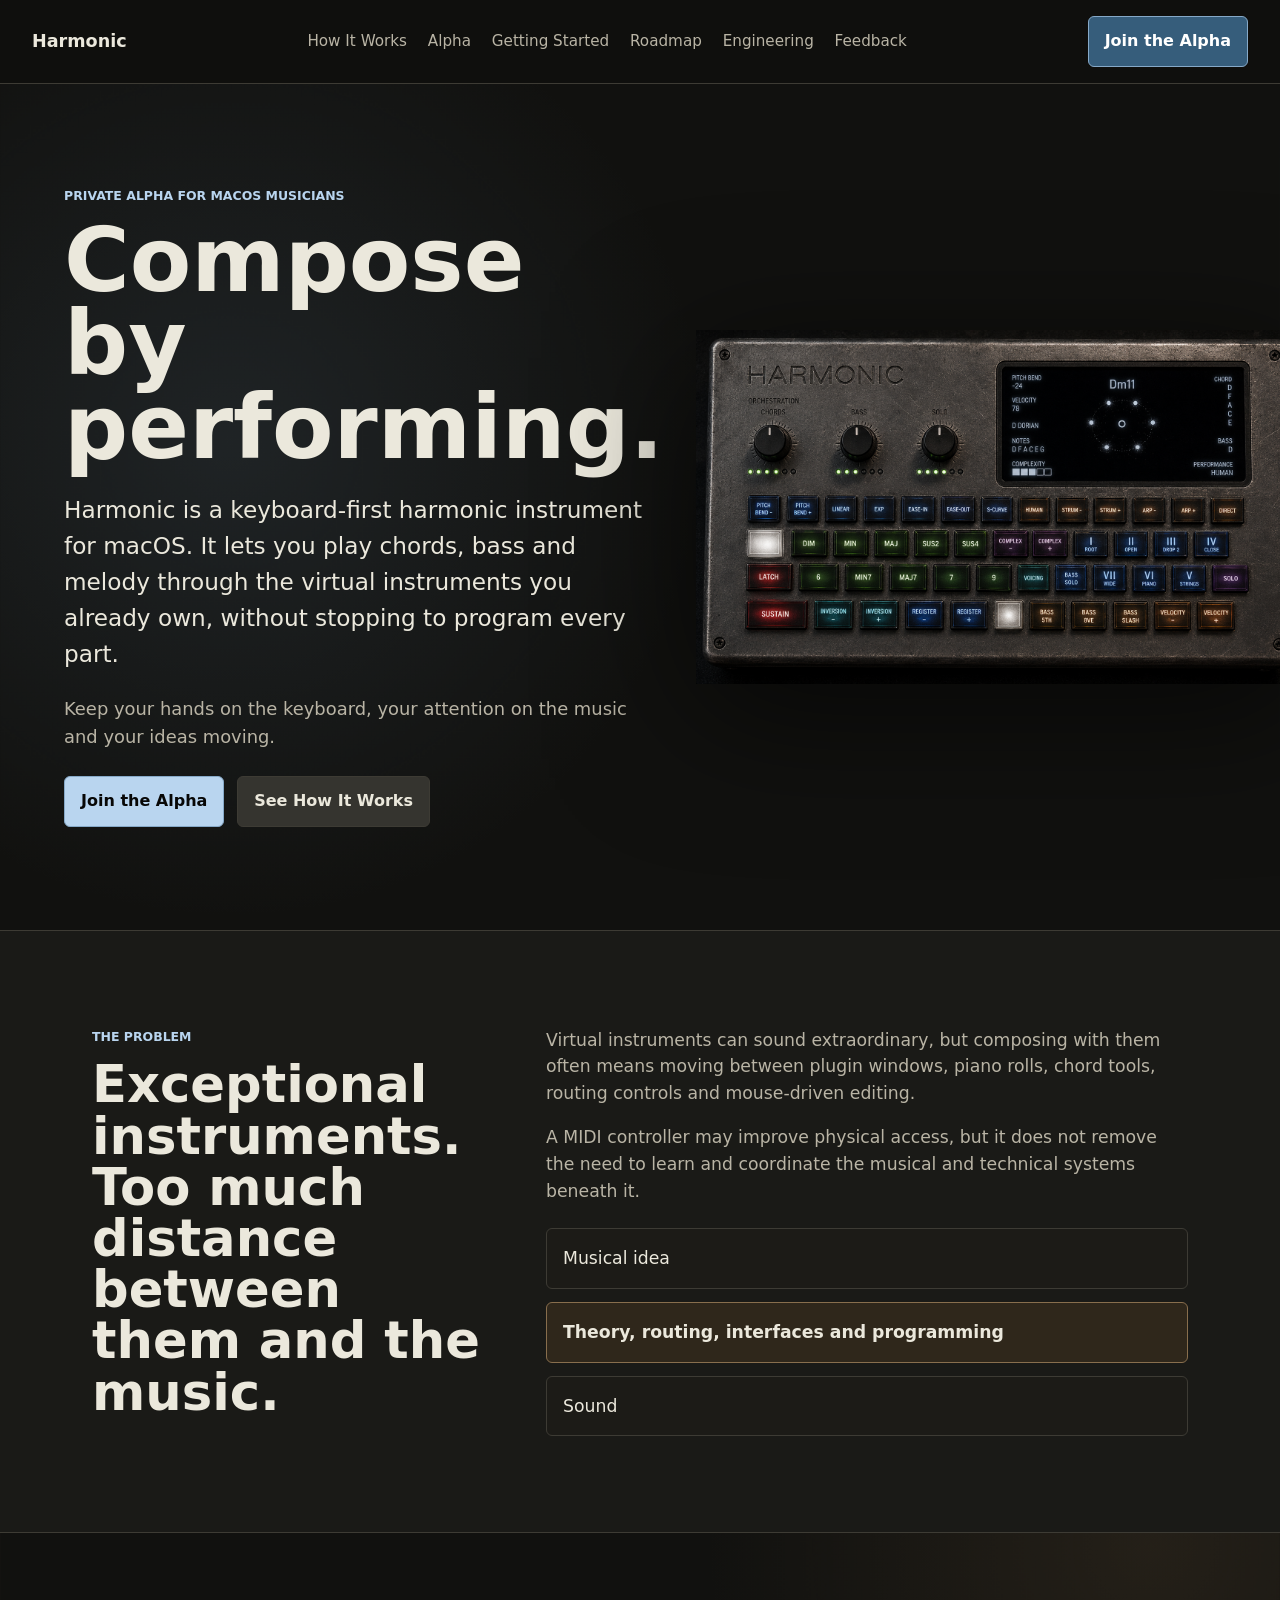
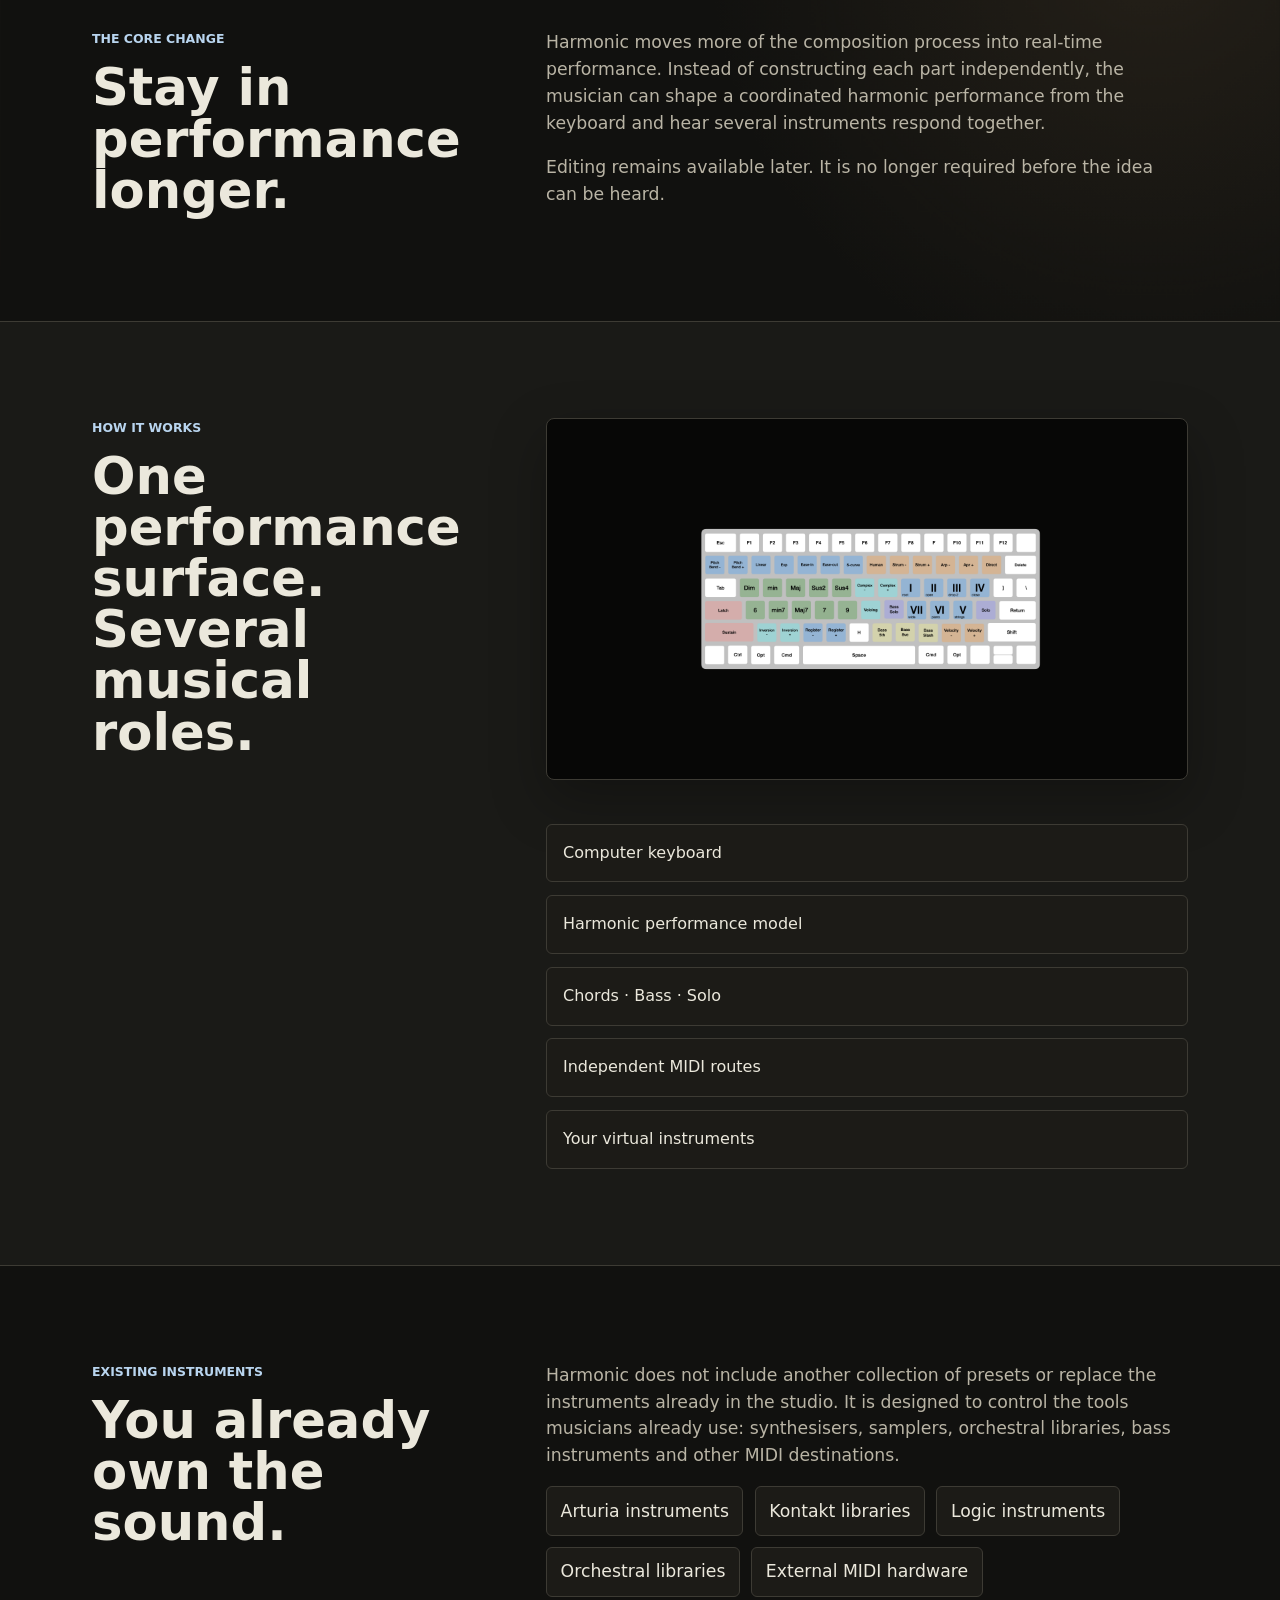
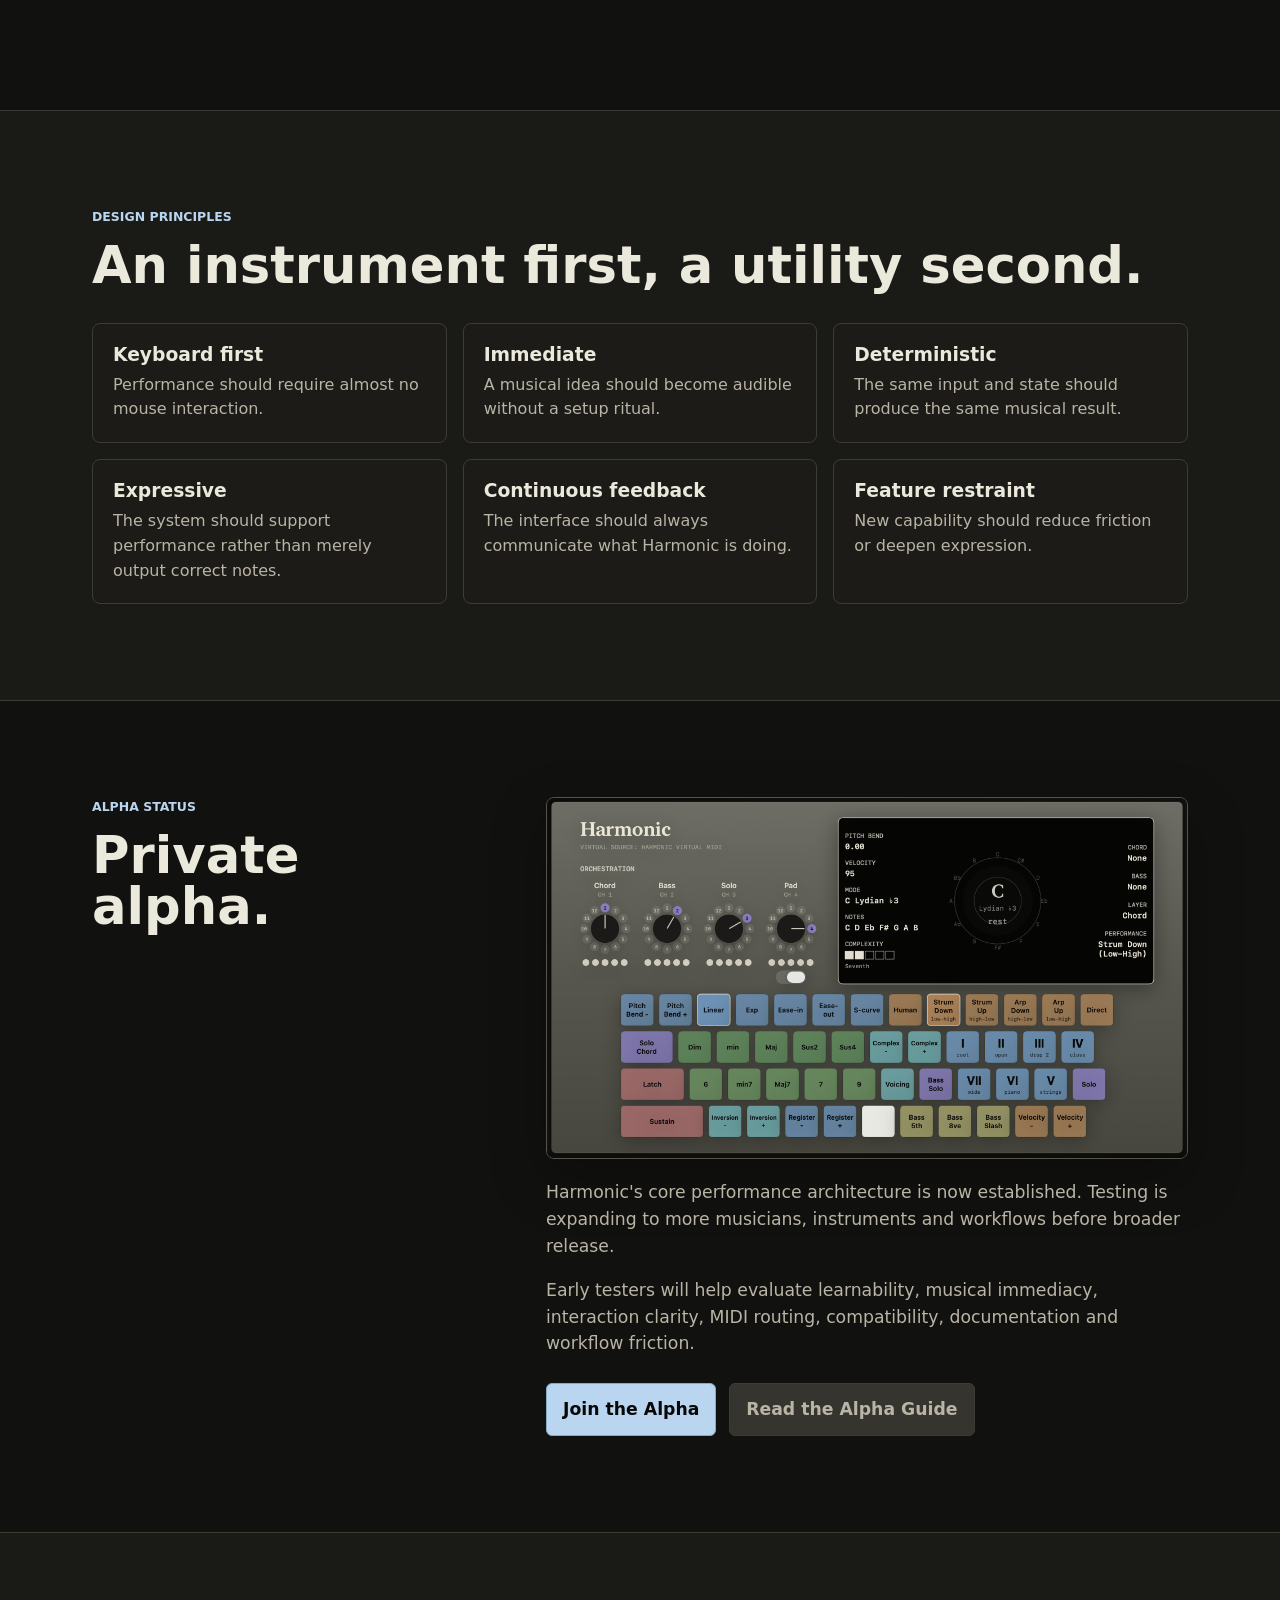
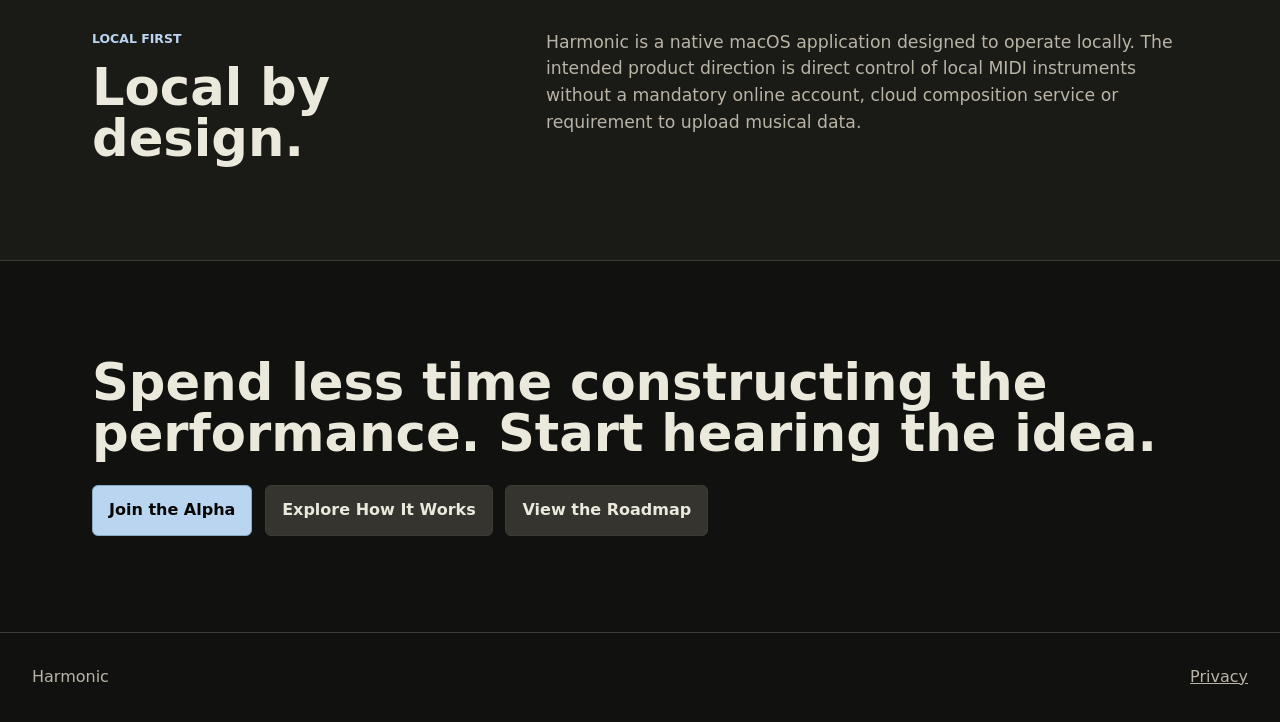
==== index.html @ d34ed7f8 "Initial commit" ====
<!doctype html>
<html lang="en">
  <head>
    <meta charset="utf-8">
    <meta name="viewport" content="width=device-width, initial-scale=1">
    <title>Harmonic - Compose by performing</title>
    <meta name="description" content="Harmonic is a keyboard-first harmonic instrument for macOS that lets musicians perform chords, bass and melody through the virtual instruments they already own.">
    <link rel="stylesheet" href="assets/styles.css">
  </head>
  <body>
    <header class="site-header">
      <a class="brand" href="index.html" aria-label="Harmonic home">Harmonic</a>
      <button class="nav-toggle" type="button" aria-expanded="false" aria-controls="site-nav">Menu</button>
      <nav id="site-nav" class="site-nav" aria-label="Primary navigation">
        <a href="how-it-works.html">How It Works</a>
        <a href="alpha.html">Alpha</a>
        <a href="getting-started.html">Getting Started</a>
        <a href="roadmap.html">Roadmap</a>
        <a href="engineering.html">Engineering</a>
        <a href="feedback.html">Feedback</a>
      </nav>
      <a class="header-cta" href="alpha.html#join">Join the Alpha</a>
    </header>

    <main>
      <section class="hero">
        <div class="hero-copy">
          <p class="eyebrow">Private alpha for macOS musicians</p>
          <h1>Compose by performing.</h1>
          <p class="lede">Harmonic is a keyboard-first harmonic instrument for macOS. It lets you play chords, bass and melody through the virtual instruments you already own, without stopping to program every part.</p>
          <p>Keep your hands on the keyboard, your attention on the music and your ideas moving.</p>
          <div class="actions">
            <a class="button primary" href="alpha.html#join">Join the Alpha</a>
            <a class="button secondary" href="how-it-works.html">See How It Works</a>
          </div>
        </div>
        <figure class="hero-media">
          <img src="assets/images/harmonic-device-mockup-v2.png" alt="Harmonic hardware-style interface concept with Chords, Bass and Solo controls.">
        </figure>
      </section>

      <section class="band">
        <div class="section-grid">
          <div>
            <p class="eyebrow">The problem</p>
            <h2>Exceptional instruments. Too much distance between them and the music.</h2>
          </div>
          <div class="copy-block">
            <p>Virtual instruments can sound extraordinary, but composing with them often means moving between plugin windows, piano rolls, chord tools, routing controls and mouse-driven editing.</p>
            <p>A MIDI controller may improve physical access, but it does not remove the need to learn and coordinate the musical and technical systems beneath it.</p>
            <div class="gap-diagram" aria-label="Musical idea through theory routing interfaces and programming to sound">
              <span>Musical idea</span>
              <strong>Theory, routing, interfaces and programming</strong>
              <span>Sound</span>
            </div>
          </div>
        </div>
      </section>

      <section class="section-grid">
        <div>
          <p class="eyebrow">The core change</p>
          <h2>Stay in performance longer.</h2>
        </div>
        <div class="copy-block">
          <p>Harmonic moves more of the composition process into real-time performance. Instead of constructing each part independently, the musician can shape a coordinated harmonic performance from the keyboard and hear several instruments respond together.</p>
          <p>Editing remains available later. It is no longer required before the idea can be heard.</p>
        </div>
      </section>

      <section class="band">
        <div class="section-grid">
          <div>
            <p class="eyebrow">How it works</p>
            <h2>One performance surface. Several musical roles.</h2>
          </div>
          <div class="media-stack">
            <img class="feature-image" src="assets/images/harmonic-key-map.png" alt="Harmonic keyboard map showing performance controls arranged across a computer keyboard.">
            <div class="flow">
              <span>Computer keyboard</span>
              <span>Harmonic performance model</span>
              <span>Chords · Bass · Solo</span>
              <span>Independent MIDI routes</span>
              <span>Your virtual instruments</span>
            </div>
          </div>
        </div>
      </section>

      <section class="section-grid">
        <div>
          <p class="eyebrow">Existing instruments</p>
          <h2>You already own the sound.</h2>
        </div>
        <div class="copy-block">
          <p>Harmonic does not include another collection of presets or replace the instruments already in the studio. It is designed to control the tools musicians already use: synthesisers, samplers, orchestral libraries, bass instruments and other MIDI destinations.</p>
          <ul class="tag-list" aria-label="Example MIDI destinations">
            <li>Arturia instruments</li>
            <li>Kontakt libraries</li>
            <li>Logic instruments</li>
            <li>Orchestral libraries</li>
            <li>External MIDI hardware</li>
          </ul>
        </div>
      </section>

      <section class="band">
        <div class="wide-section">
          <p class="eyebrow">Design principles</p>
          <h2>An instrument first, a utility second.</h2>
          <div class="principles">
            <article><h3>Keyboard first</h3><p>Performance should require almost no mouse interaction.</p></article>
            <article><h3>Immediate</h3><p>A musical idea should become audible without a setup ritual.</p></article>
            <article><h3>Deterministic</h3><p>The same input and state should produce the same musical result.</p></article>
            <article><h3>Expressive</h3><p>The system should support performance rather than merely output correct notes.</p></article>
            <article><h3>Continuous feedback</h3><p>The interface should always communicate what Harmonic is doing.</p></article>
            <article><h3>Feature restraint</h3><p>New capability should reduce friction or deepen expression.</p></article>
          </div>
        </div>
      </section>

      <section class="section-grid">
        <div>
          <p class="eyebrow">Alpha status</p>
          <h2>Private alpha.</h2>
        </div>
        <div class="media-stack">
          <img class="feature-image framed" src="assets/images/Screenshot%202026-07-26%20at%2022.38.55.png" alt="Development screenshot of the Harmonic interface.">
          <div class="copy-block">
            <p>Harmonic's core performance architecture is now established. Testing is expanding to more musicians, instruments and workflows before broader release.</p>
            <p>Early testers will help evaluate learnability, musical immediacy, interaction clarity, MIDI routing, compatibility, documentation and workflow friction.</p>
            <div class="actions">
              <a class="button primary" href="alpha.html#join">Join the Alpha</a>
              <a class="button secondary" href="alpha.html">Read the Alpha Guide</a>
            </div>
          </div>
        </div>
      </section>

      <section class="band">
        <div class="section-grid">
          <div>
            <p class="eyebrow">Local first</p>
            <h2>Local by design.</h2>
          </div>
          <div class="copy-block">
            <p>Harmonic is a native macOS application designed to operate locally. The intended product direction is direct control of local MIDI instruments without a mandatory online account, cloud composition service or requirement to upload musical data.</p>
          </div>
        </div>
      </section>

      <section class="final-cta">
        <h2>Spend less time constructing the performance. Start hearing the idea.</h2>
        <div class="actions">
          <a class="button primary" href="alpha.html#join">Join the Alpha</a>
          <a class="button secondary" href="how-it-works.html">Explore How It Works</a>
          <a class="button secondary" href="roadmap.html">View the Roadmap</a>
        </div>
      </section>
    </main>

    <footer class="site-footer">
      <span>Harmonic</span>
      <a href="privacy.html">Privacy</a>
    </footer>
    <script src="assets/site.js"></script>
  </body>
</html>
---- assets/styles.css ----
:root {
  --ink: #ebe8dc;
  --muted: #b9b4a5;
  --paper: #11110f;
  --panel: #1c1b17;
  --panel-soft: #2f312b;
  --line: #3d3b34;
  --accent: #86a9c8;
  --accent-strong: #b9d5ef;
  --green: #6d9865;
  --cyan: #6aaeb1;
  --purple: #8980bf;
  --red: #a86767;
  --warm: #b08a5a;
  --dark: #070706;
  color-scheme: dark;
}

* {
  box-sizing: border-box;
}

body {
  margin: 0;
  font-family: Inter, ui-sans-serif, system-ui, -apple-system, BlinkMacSystemFont, "Segoe UI", sans-serif;
  line-height: 1.55;
  color: var(--ink);
  background:
    radial-gradient(circle at 18% 8%, rgba(134, 169, 200, .12), transparent 30rem),
    radial-gradient(circle at 90% 28%, rgba(176, 138, 90, .12), transparent 28rem),
    var(--paper);
}

a {
  color: inherit;
}

.site-header {
  position: sticky;
  top: 0;
  z-index: 20;
  display: grid;
  grid-template-columns: auto 1fr auto;
  gap: 1rem;
  align-items: center;
  padding: 1rem clamp(1rem, 3vw, 2rem);
  border-bottom: 1px solid var(--line);
  background: color-mix(in srgb, var(--paper) 88%, black);
  backdrop-filter: blur(14px);
}

.brand {
  font-size: 1.1rem;
  font-weight: 760;
  text-decoration: none;
  letter-spacing: 0;
}

.site-nav {
  display: flex;
  justify-content: center;
  gap: clamp(.7rem, 2vw, 1.3rem);
  font-size: .95rem;
}

.site-nav a {
  color: var(--muted);
  text-decoration: none;
}

.site-nav a:hover,
.site-nav a[aria-current="page"] {
  color: var(--ink);
}

.header-cta,
.button {
  display: inline-flex;
  align-items: center;
  justify-content: center;
  min-height: 2.75rem;
  padding: .75rem 1rem;
  border: 1px solid var(--line);
  border-radius: 6px;
  font-weight: 700;
  text-decoration: none;
  white-space: nowrap;
}

.header-cta {
  color: white;
  background: #365d7b;
  border-color: var(--accent);
}

.button.primary {
  color: #070706;
  background: var(--accent-strong);
  border-color: var(--accent);
}

.button.primary:hover,
.header-cta:hover {
  background: #d3e8f7;
}

.button.secondary {
  background: color-mix(in srgb, var(--panel) 88%, #ebe8dc);
}

.nav-toggle {
  display: none;
}

.hero {
  min-height: calc(100vh - 4.9rem);
  display: grid;
  grid-template-columns: minmax(0, 1fr) minmax(320px, 520px);
  gap: clamp(2rem, 6vw, 5rem);
  align-items: center;
  padding: clamp(3rem, 8vw, 6.5rem) clamp(1rem, 5vw, 5rem);
}

.hero-copy,
.page-intro,
.wide-section,
.final-cta {
  max-width: 1160px;
  margin: 0 auto;
}

.hero h1,
.page-intro h1 {
  max-width: 11ch;
  margin: 0 0 1.2rem;
  font-size: clamp(3rem, 7vw, 6.8rem);
  line-height: .93;
  letter-spacing: 0;
}

.page-intro h1 {
  max-width: 13ch;
}

.hero p,
.page-intro p {
  max-width: 720px;
  font-size: 1.12rem;
  color: var(--muted);
}

.lede {
  font-size: clamp(1.2rem, 2.2vw, 1.45rem) !important;
  color: var(--ink) !important;
}

.eyebrow {
  margin: 0 0 .85rem;
  color: var(--accent-strong) !important;
  font-size: .78rem !important;
  font-weight: 800;
  letter-spacing: 0;
  text-transform: uppercase;
}

.actions {
  display: flex;
  flex-wrap: wrap;
  gap: .8rem;
  margin-top: 1.6rem;
}

.hero-media,
.page-media {
  margin: 0;
}

.hero-media img,
.page-media img,
.feature-image {
  display: block;
  width: 100%;
  height: auto;
}

.hero-media {
  margin-right: clamp(-7rem, -7vw, -1rem);
}

.hero-media img {
  filter: drop-shadow(0 28px 70px rgba(0, 0, 0, .62));
}

.band {
  background: #1a1a17;
  border-block: 1px solid var(--line);
}

.section-grid {
  display: grid;
  grid-template-columns: minmax(220px, 390px) minmax(0, 1fr);
  gap: clamp(1.5rem, 5vw, 5rem);
  max-width: 1160px;
  margin: 0 auto;
  padding: clamp(3.5rem, 8vw, 6rem) clamp(1rem, 4vw, 2rem);
}

.section-grid h2,
.wide-section h2,
.final-cta h2 {
  margin: 0;
  font-size: clamp(2rem, 4vw, 3.8rem);
  line-height: 1;
  letter-spacing: 0;
}

.copy-block {
  font-size: 1.08rem;
  color: var(--muted);
}

.copy-block p:first-child {
  margin-top: 0;
}

.gap-diagram,
.flow {
  display: grid;
  gap: .8rem;
  margin-top: 1.5rem;
}

.gap-diagram span,
.gap-diagram strong,
.flow span {
  display: block;
  padding: 1rem;
  border: 1px solid var(--line);
  border-radius: 6px;
  color: var(--ink);
  background: var(--panel);
}

.gap-diagram strong {
  border-color: color-mix(in srgb, var(--warm) 65%, var(--line));
  background: #2f271b;
}

.tag-list {
  display: flex;
  flex-wrap: wrap;
  gap: .7rem;
  padding: 0;
  list-style: none;
}

.tag-list li {
  padding: .65rem .85rem;
  border: 1px solid var(--line);
  border-radius: 6px;
  color: var(--ink);
  background: var(--panel);
}

.wide-section {
  padding: clamp(3.5rem, 8vw, 6rem) clamp(1rem, 4vw, 2rem);
}

.principles {
  display: grid;
  grid-template-columns: repeat(3, 1fr);
  gap: 1rem;
  margin-top: 2rem;
}

.principles article,
.content-list article,
.checklist article,
.timeline article,
.callout {
  border: 1px solid var(--line);
  border-radius: 8px;
  padding: 1.25rem;
  background: var(--panel);
}

.principles h3,
.content-list h2,
.checklist h2,
.timeline h2 {
  margin: 0 0 .45rem;
  line-height: 1.15;
}

.principles p,
.content-list p,
.checklist p,
.timeline p {
  margin: 0;
  color: var(--muted);
}

.final-cta {
  padding: clamp(4rem, 8vw, 6rem) clamp(1rem, 4vw, 2rem);
}

.page {
  padding: clamp(3rem, 7vw, 6rem) clamp(1rem, 4vw, 2rem);
}

.page-intro {
  margin-bottom: clamp(2rem, 5vw, 4rem);
}

.content-list,
.checklist,
.timeline {
  display: grid;
  gap: 1rem;
  max-width: 920px;
  margin: 0 auto;
}

.timeline article span {
  display: inline-block;
  margin-bottom: .7rem;
  color: var(--accent-strong);
  font-size: .78rem;
  font-weight: 800;
  text-transform: uppercase;
}

.callout {
  border-color: color-mix(in srgb, var(--accent) 45%, var(--line)) !important;
  background: #162331 !important;
}

.media-stack {
  display: grid;
  gap: 1.25rem;
}

.feature-image,
.page-media {
  border: 1px solid var(--line);
  border-radius: 8px;
  background: var(--dark);
  box-shadow: 0 20px 55px rgba(0, 0, 0, .28);
  overflow: hidden;
}

.feature-image.framed {
  border-color: #565348;
}

.page-media {
  max-width: 1120px;
  margin: 0 auto clamp(2rem, 5vw, 4rem);
}

.site-footer {
  display: flex;
  justify-content: space-between;
  gap: 1rem;
  padding: 2rem clamp(1rem, 4vw, 2rem);
  border-top: 1px solid var(--line);
  color: var(--muted);
}

@media (max-width: 860px) {
  .site-header {
    grid-template-columns: 1fr auto;
  }

  .nav-toggle {
    display: inline-flex;
    justify-content: center;
    min-height: 2.4rem;
    padding: .55rem .75rem;
    border: 1px solid var(--line);
    border-radius: 6px;
    color: var(--ink);
    background: var(--panel);
  }

  .site-nav,
  .header-cta {
    display: none;
  }

  .site-nav[data-open="true"] {
    grid-column: 1 / -1;
    display: grid;
    justify-content: stretch;
    gap: 0;
    border: 1px solid var(--line);
    border-radius: 8px;
    background: var(--panel);
  }

  .site-nav[data-open="true"] a {
    padding: .85rem 1rem;
    border-bottom: 1px solid var(--line);
  }

  .site-nav[data-open="true"] a:last-child {
    border-bottom: 0;
  }

  .hero,
  .section-grid {
    grid-template-columns: 1fr;
  }

  .hero {
    min-height: auto;
  }

  .product-panel {
    order: -1;
  }

  .principles {
    grid-template-columns: 1fr;
  }

  .output-grid {
    grid-template-columns: 1fr;
  }
}

@media (max-width: 520px) {
  .hero h1,
  .page-intro h1 {
    font-size: 3rem;
  }

  .button {
    width: 100%;
  }

  .screen-bar,
  .route-strip {
    display: grid;
  }
}
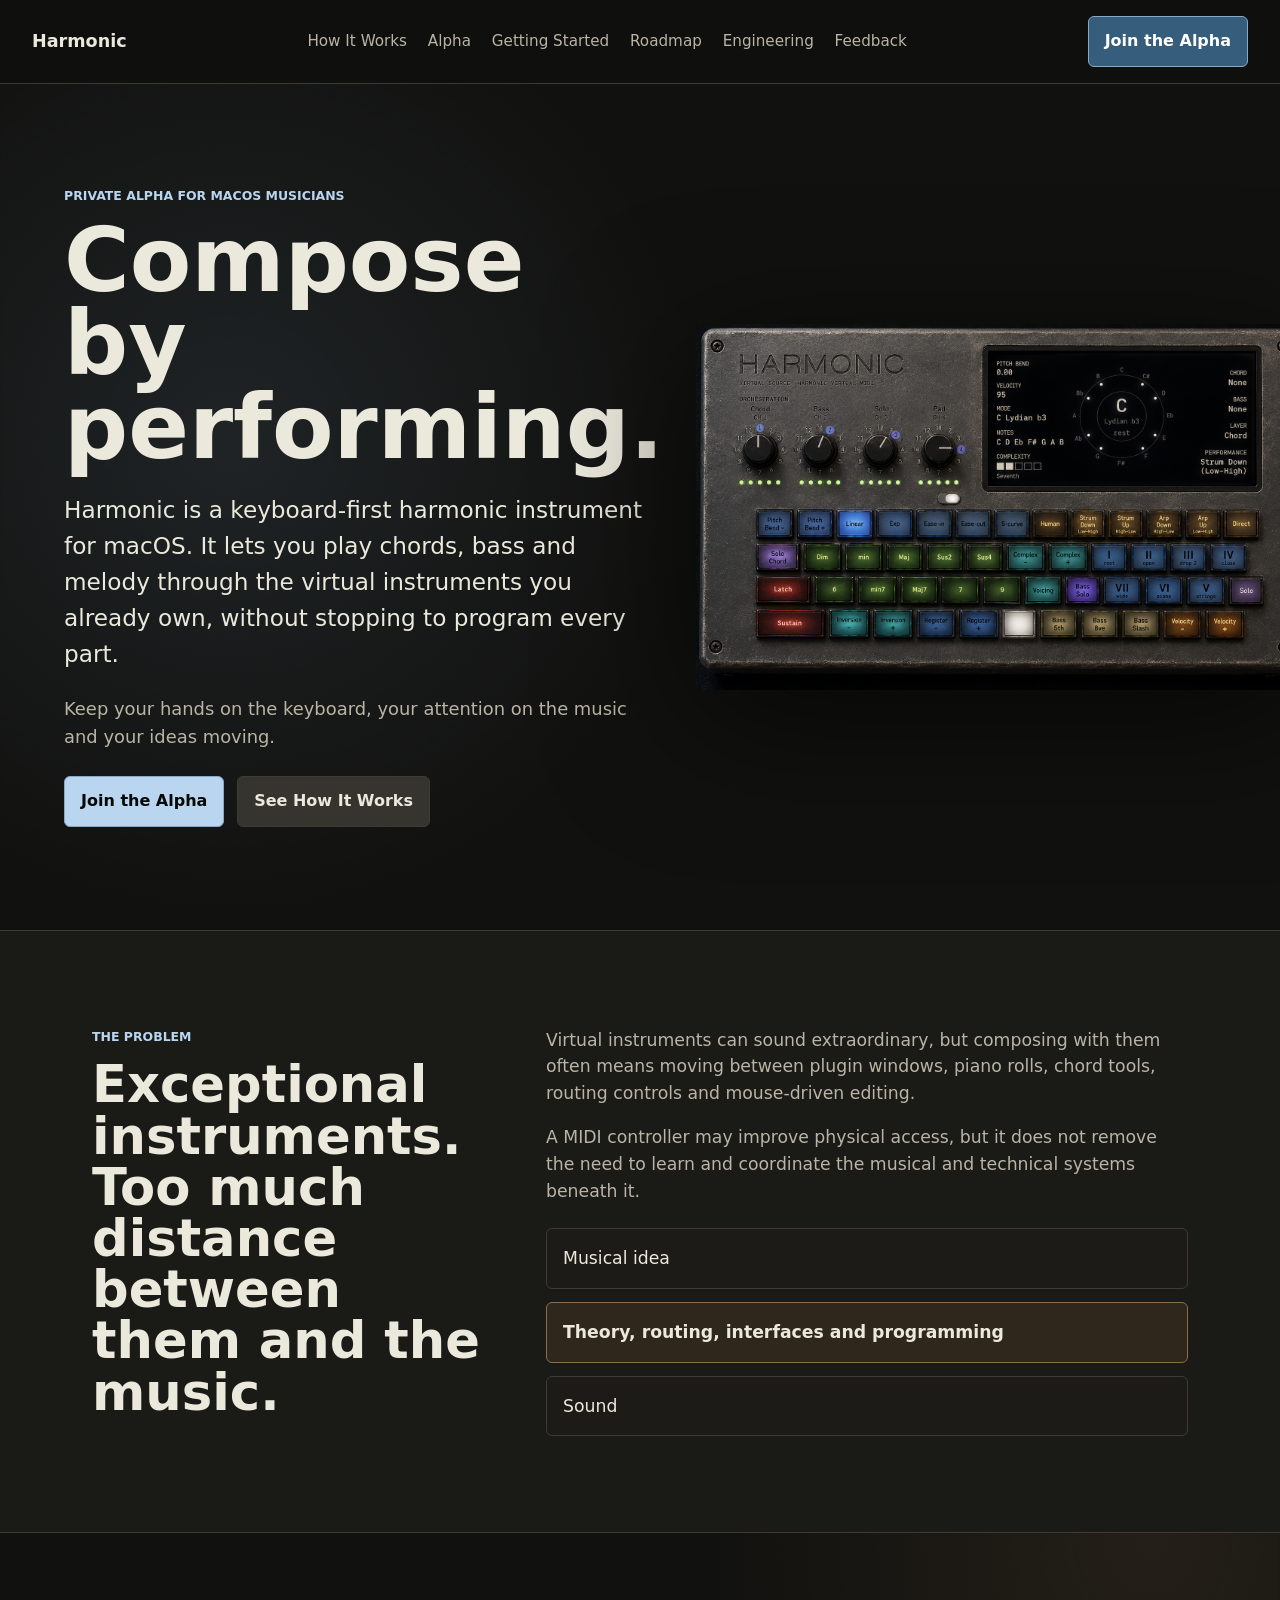
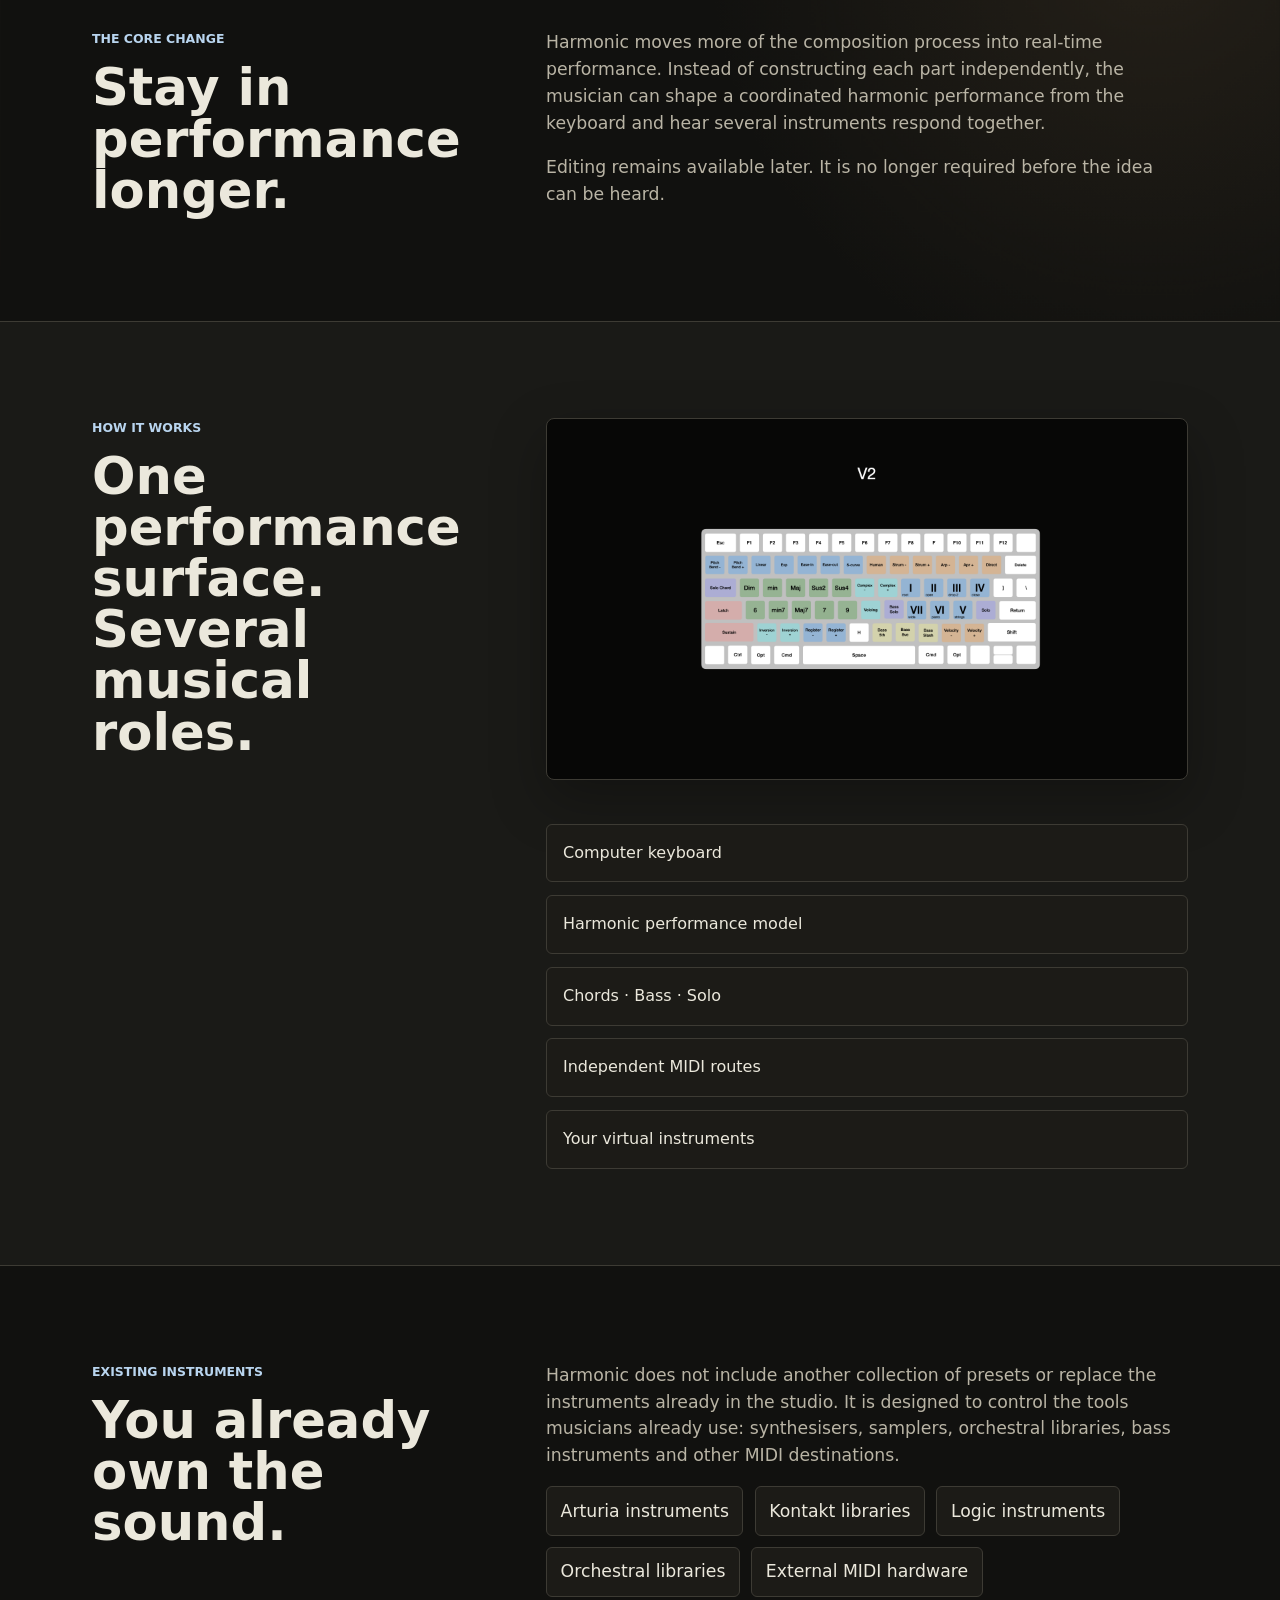
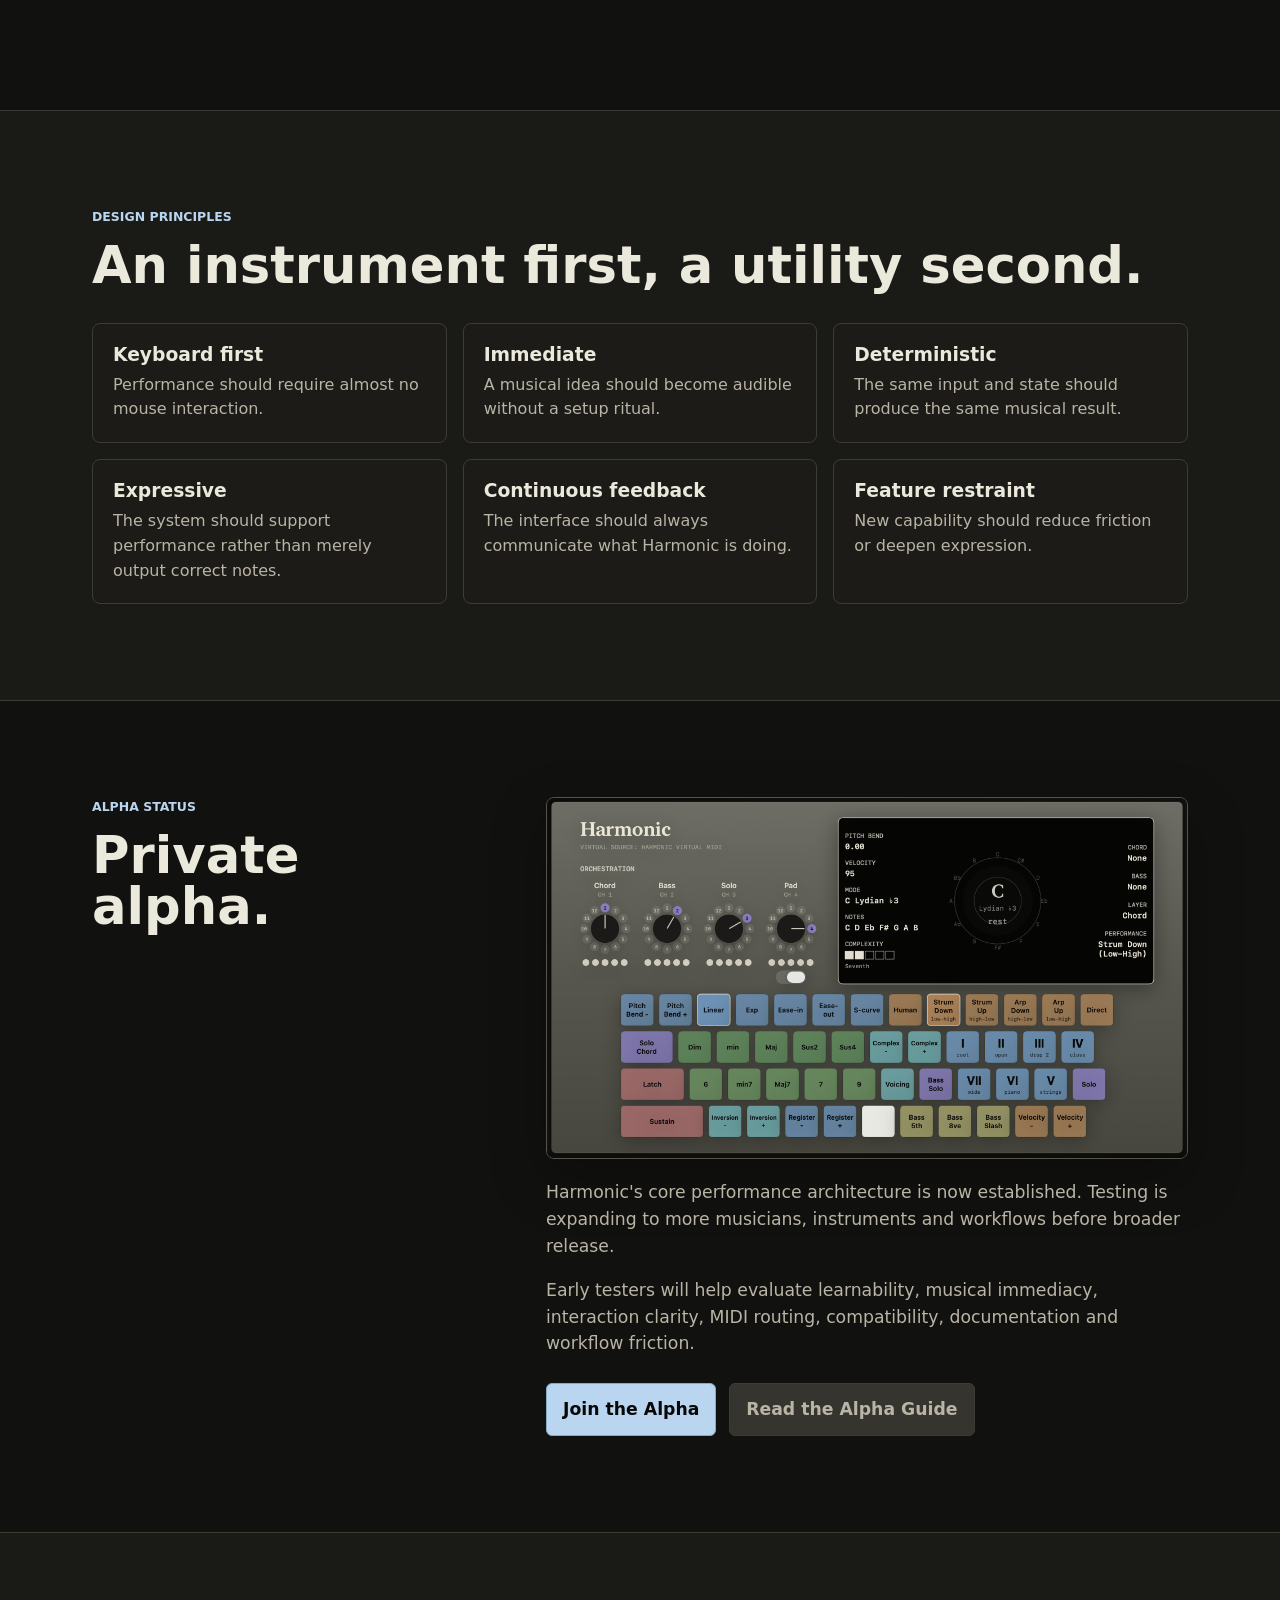
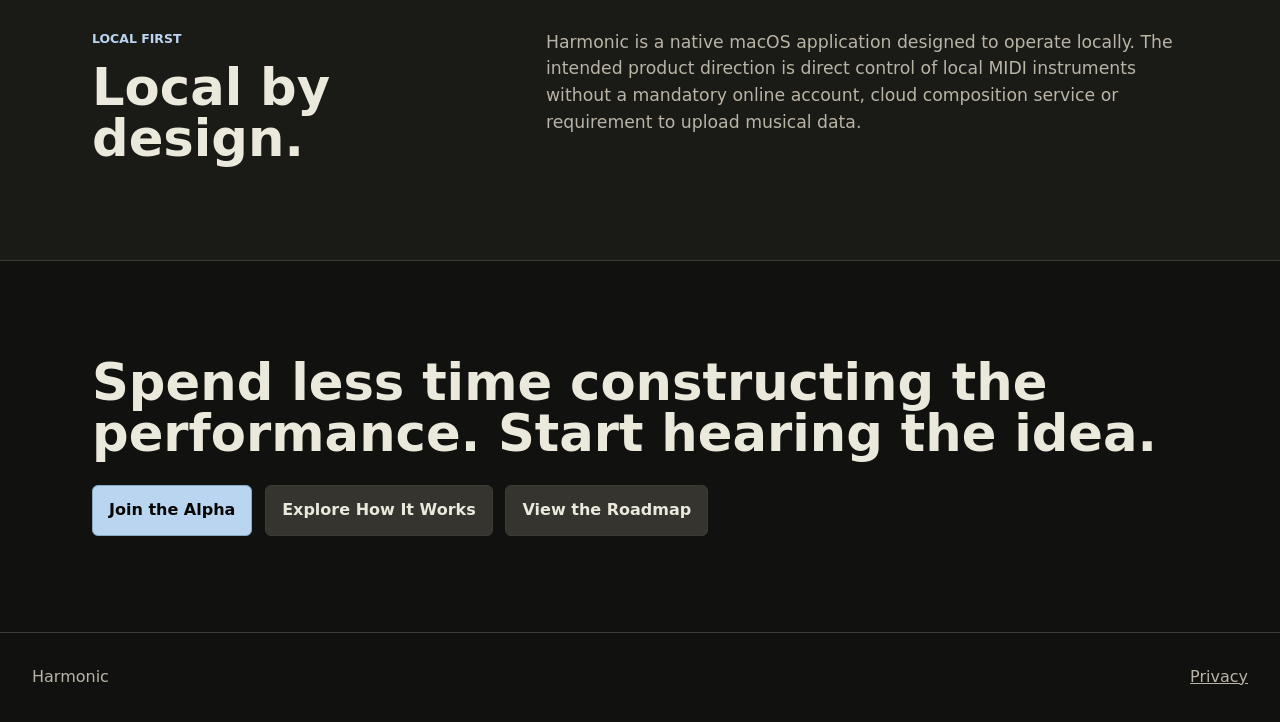
==== commit b5d360b4: "Updated device mockup image" ====
--- a/index.html
+++ b/index.html
@@ -35,7 +35,7 @@
           </div>
         </div>
         <figure class="hero-media">
-          <img src="assets/images/harmonic-device-mockup-v2.png" alt="Harmonic hardware-style interface concept with Chords, Bass and Solo controls.">
+          <img src="assets/images/harmonic-device-mockup-v3.png" alt="Harmonic hardware-style interface concept with Chords, Bass and Solo controls.">
         </figure>
       </section>
 
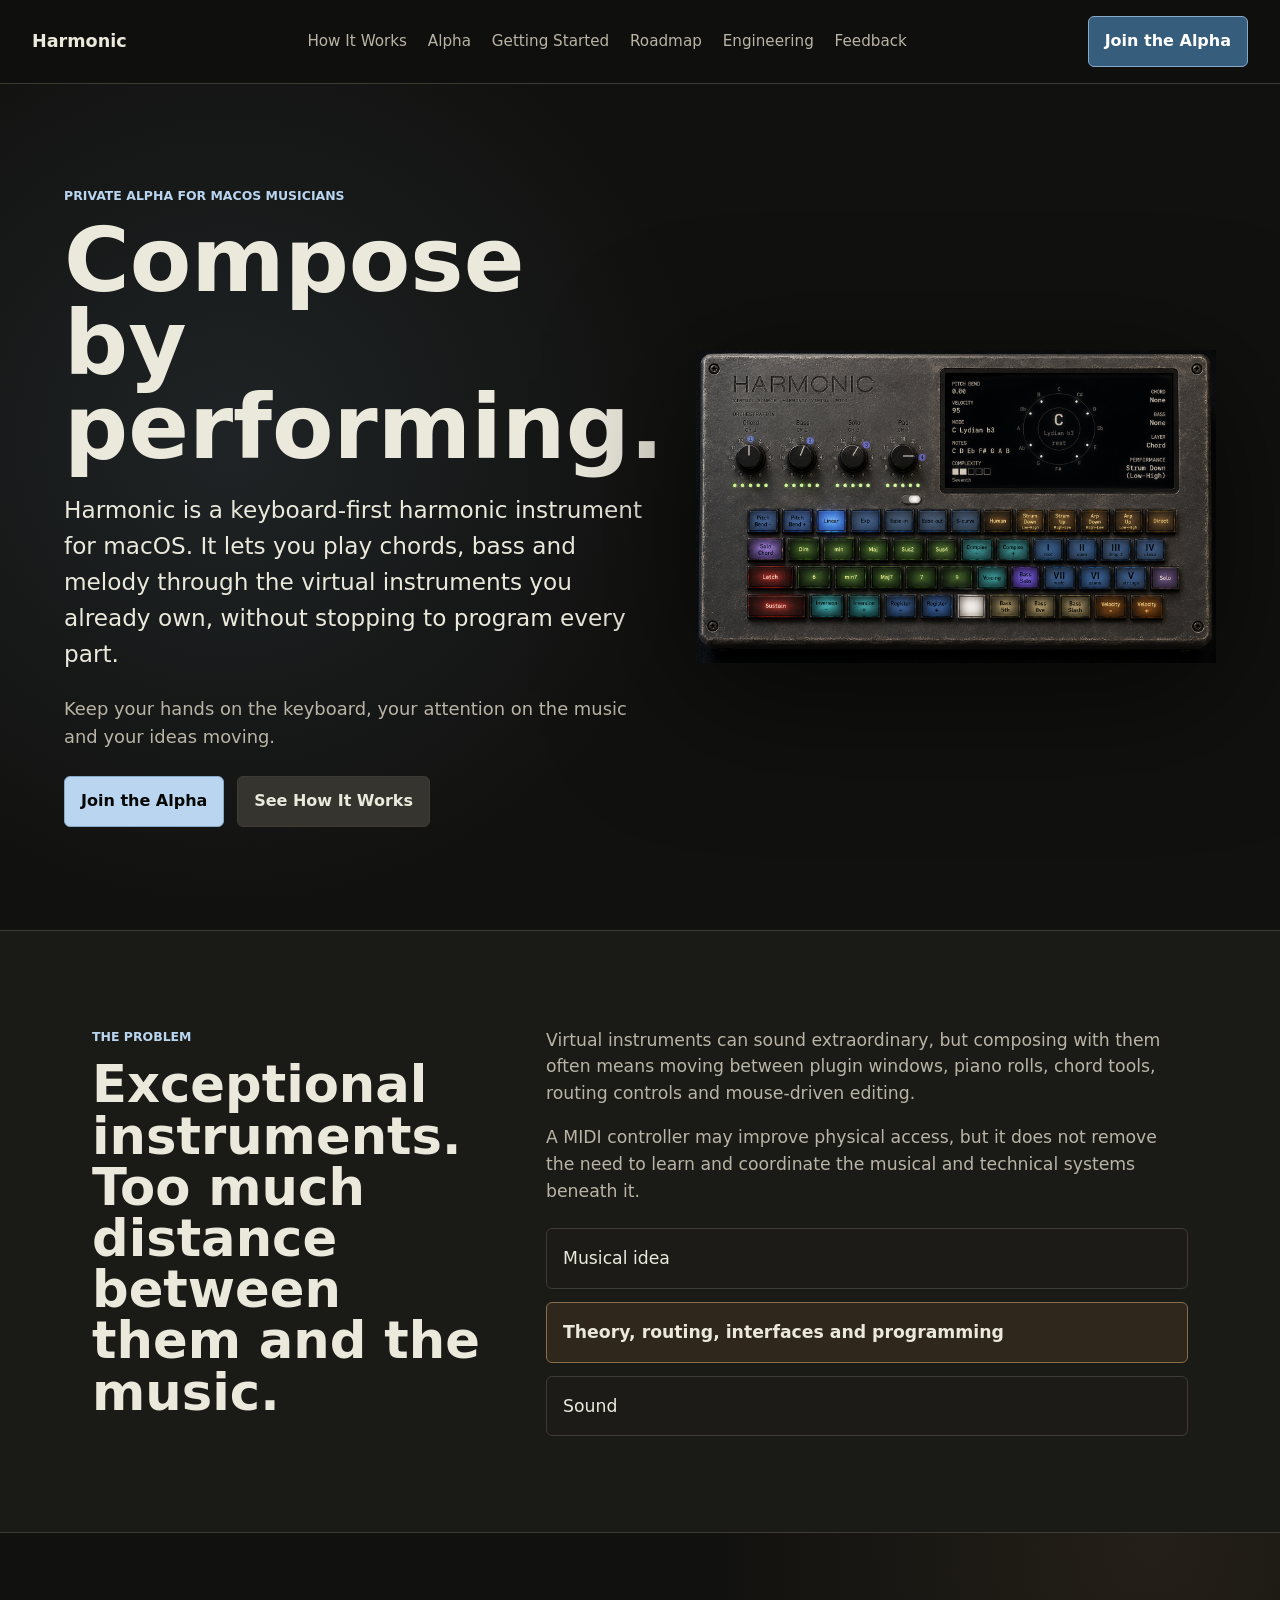
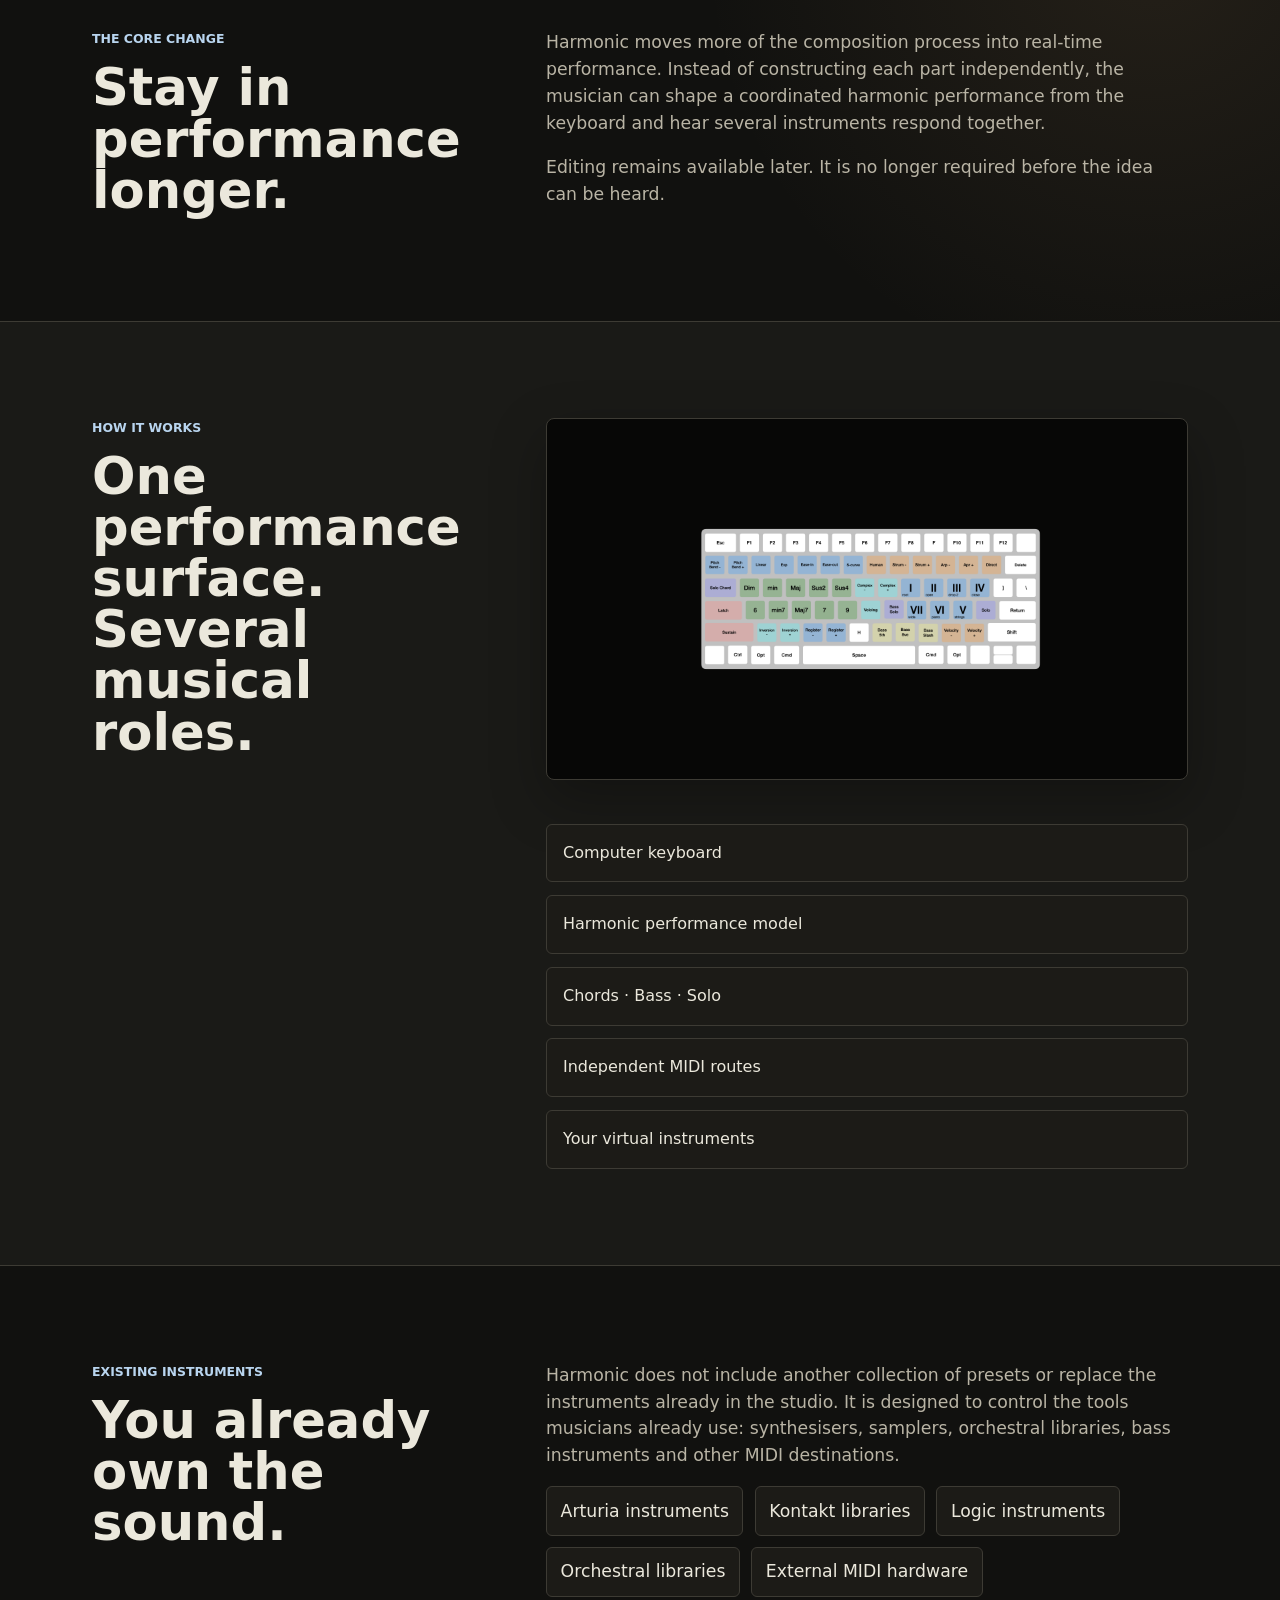
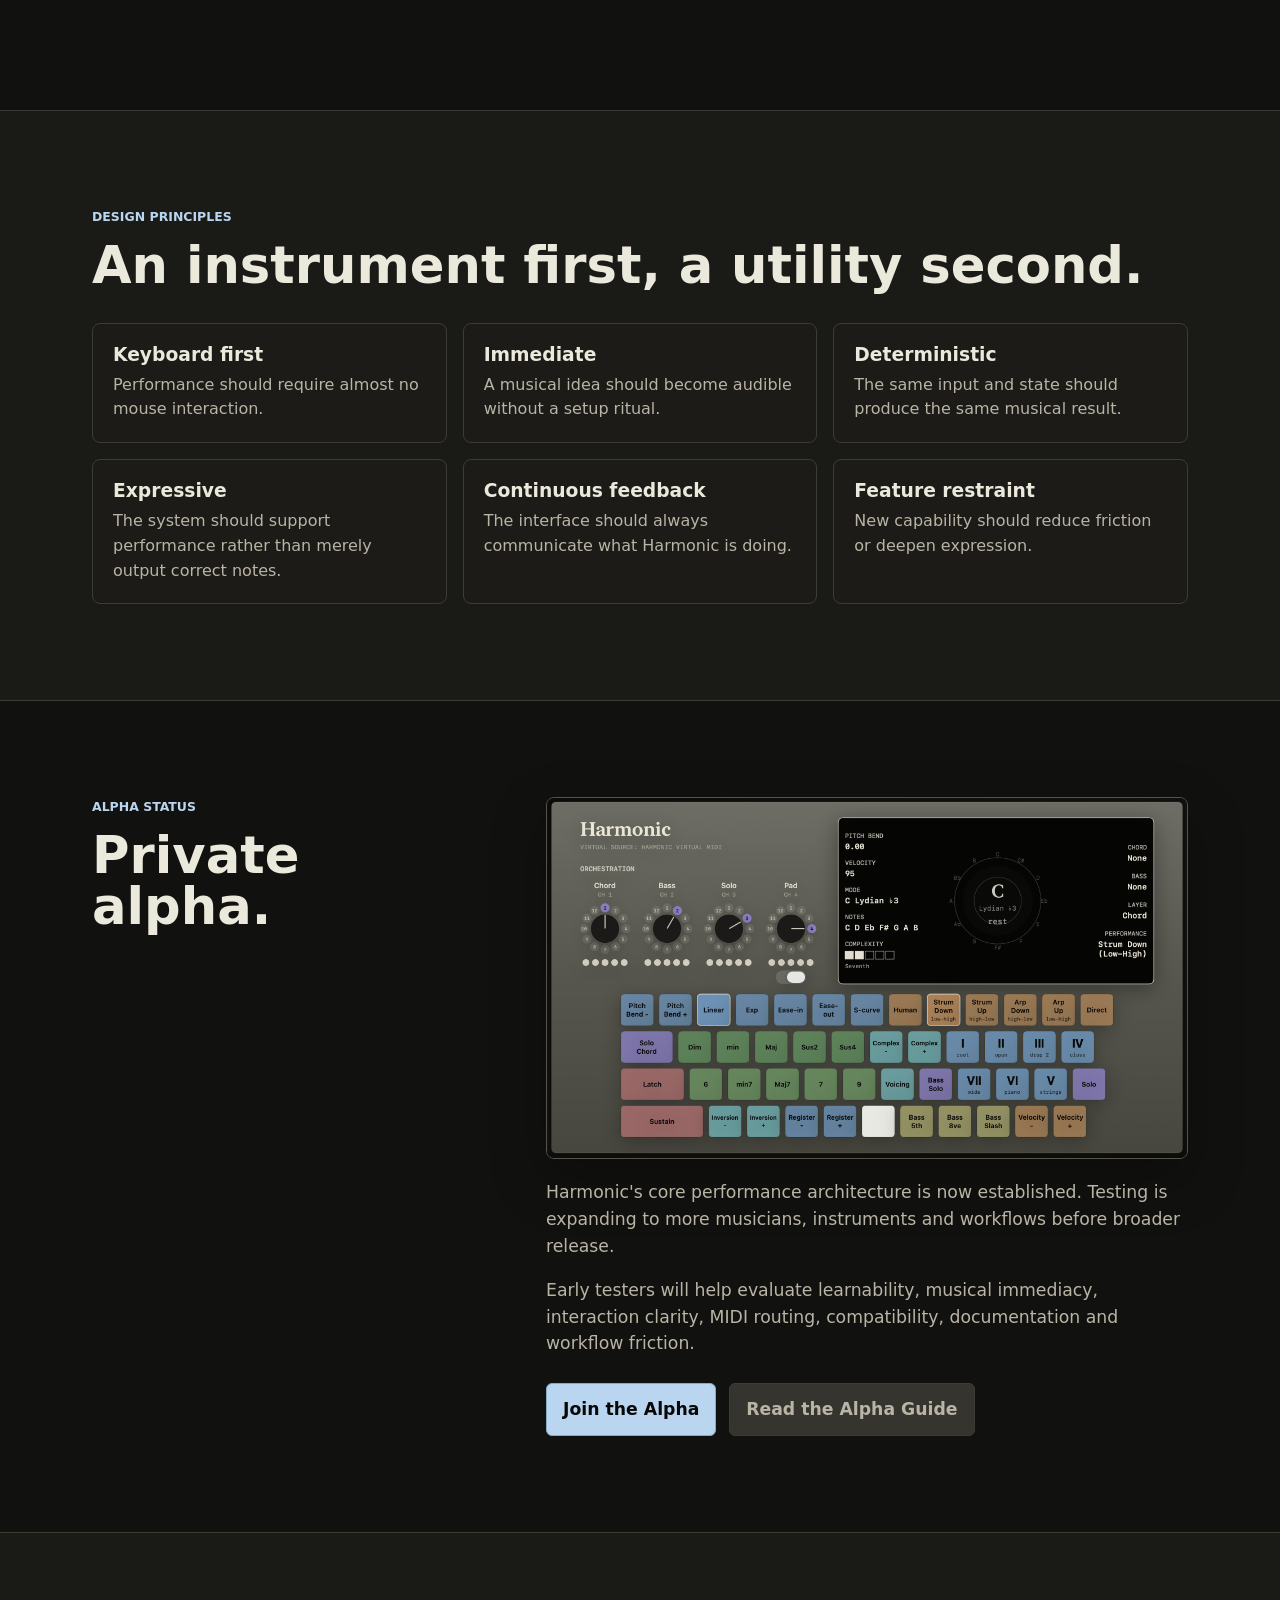
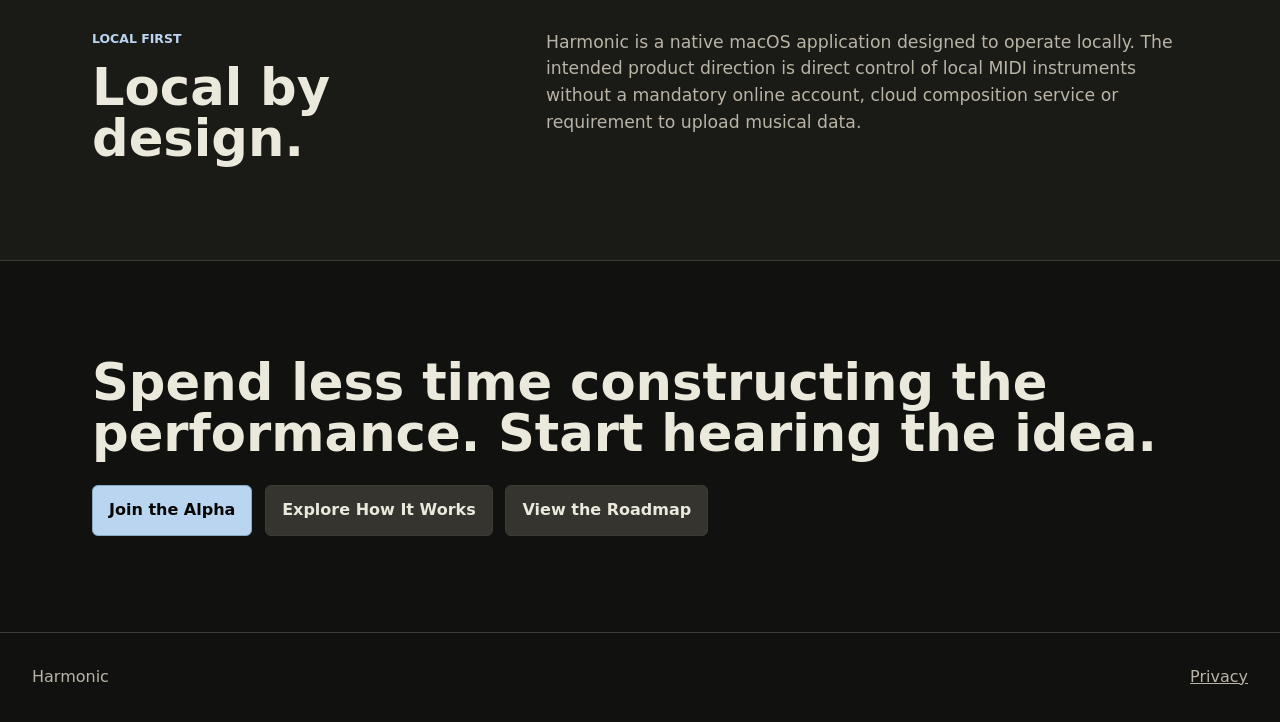
==== commit cc7174a8: "Added Alpha Intake Form" ====
--- a/index.html
+++ b/index.html
@@ -19,7 +19,7 @@
         <a href="engineering.html">Engineering</a>
         <a href="feedback.html">Feedback</a>
       </nav>
-      <a class="header-cta" href="alpha.html#join">Join the Alpha</a>
+      <a class="header-cta" href="https://forms.monday.com/forms/ef0e489430a4417a40a8356a8b4dc117?r=euc1" target="_blank" rel="noopener">Join the Alpha</a>
     </header>
 
     <main>
@@ -30,7 +30,7 @@
           <p class="lede">Harmonic is a keyboard-first harmonic instrument for macOS. It lets you play chords, bass and melody through the virtual instruments you already own, without stopping to program every part.</p>
           <p>Keep your hands on the keyboard, your attention on the music and your ideas moving.</p>
           <div class="actions">
-            <a class="button primary" href="alpha.html#join">Join the Alpha</a>
+            <a class="button primary" href="https://forms.monday.com/forms/ef0e489430a4417a40a8356a8b4dc117?r=euc1" target="_blank" rel="noopener">Join the Alpha</a>
             <a class="button secondary" href="how-it-works.html">See How It Works</a>
           </div>
         </div>
@@ -130,7 +130,7 @@
             <p>Harmonic's core performance architecture is now established. Testing is expanding to more musicians, instruments and workflows before broader release.</p>
             <p>Early testers will help evaluate learnability, musical immediacy, interaction clarity, MIDI routing, compatibility, documentation and workflow friction.</p>
             <div class="actions">
-              <a class="button primary" href="alpha.html#join">Join the Alpha</a>
+              <a class="button primary" href="https://forms.monday.com/forms/ef0e489430a4417a40a8356a8b4dc117?r=euc1" target="_blank" rel="noopener">Join the Alpha</a>
               <a class="button secondary" href="alpha.html">Read the Alpha Guide</a>
             </div>
           </div>
@@ -152,7 +152,7 @@
       <section class="final-cta">
         <h2>Spend less time constructing the performance. Start hearing the idea.</h2>
         <div class="actions">
-          <a class="button primary" href="alpha.html#join">Join the Alpha</a>
+          <a class="button primary" href="https://forms.monday.com/forms/ef0e489430a4417a40a8356a8b4dc117?r=euc1" target="_blank" rel="noopener">Join the Alpha</a>
           <a class="button secondary" href="how-it-works.html">Explore How It Works</a>
           <a class="button secondary" href="roadmap.html">View the Roadmap</a>
         </div>
--- a/assets/styles.css
+++ b/assets/styles.css
@@ -184,7 +184,8 @@
 }
 
 .hero-media {
-  margin-right: clamp(-7rem, -7vw, -1rem);
+  justify-self: end;
+  width: min(100%, 560px);
 }
 
 .hero-media img {
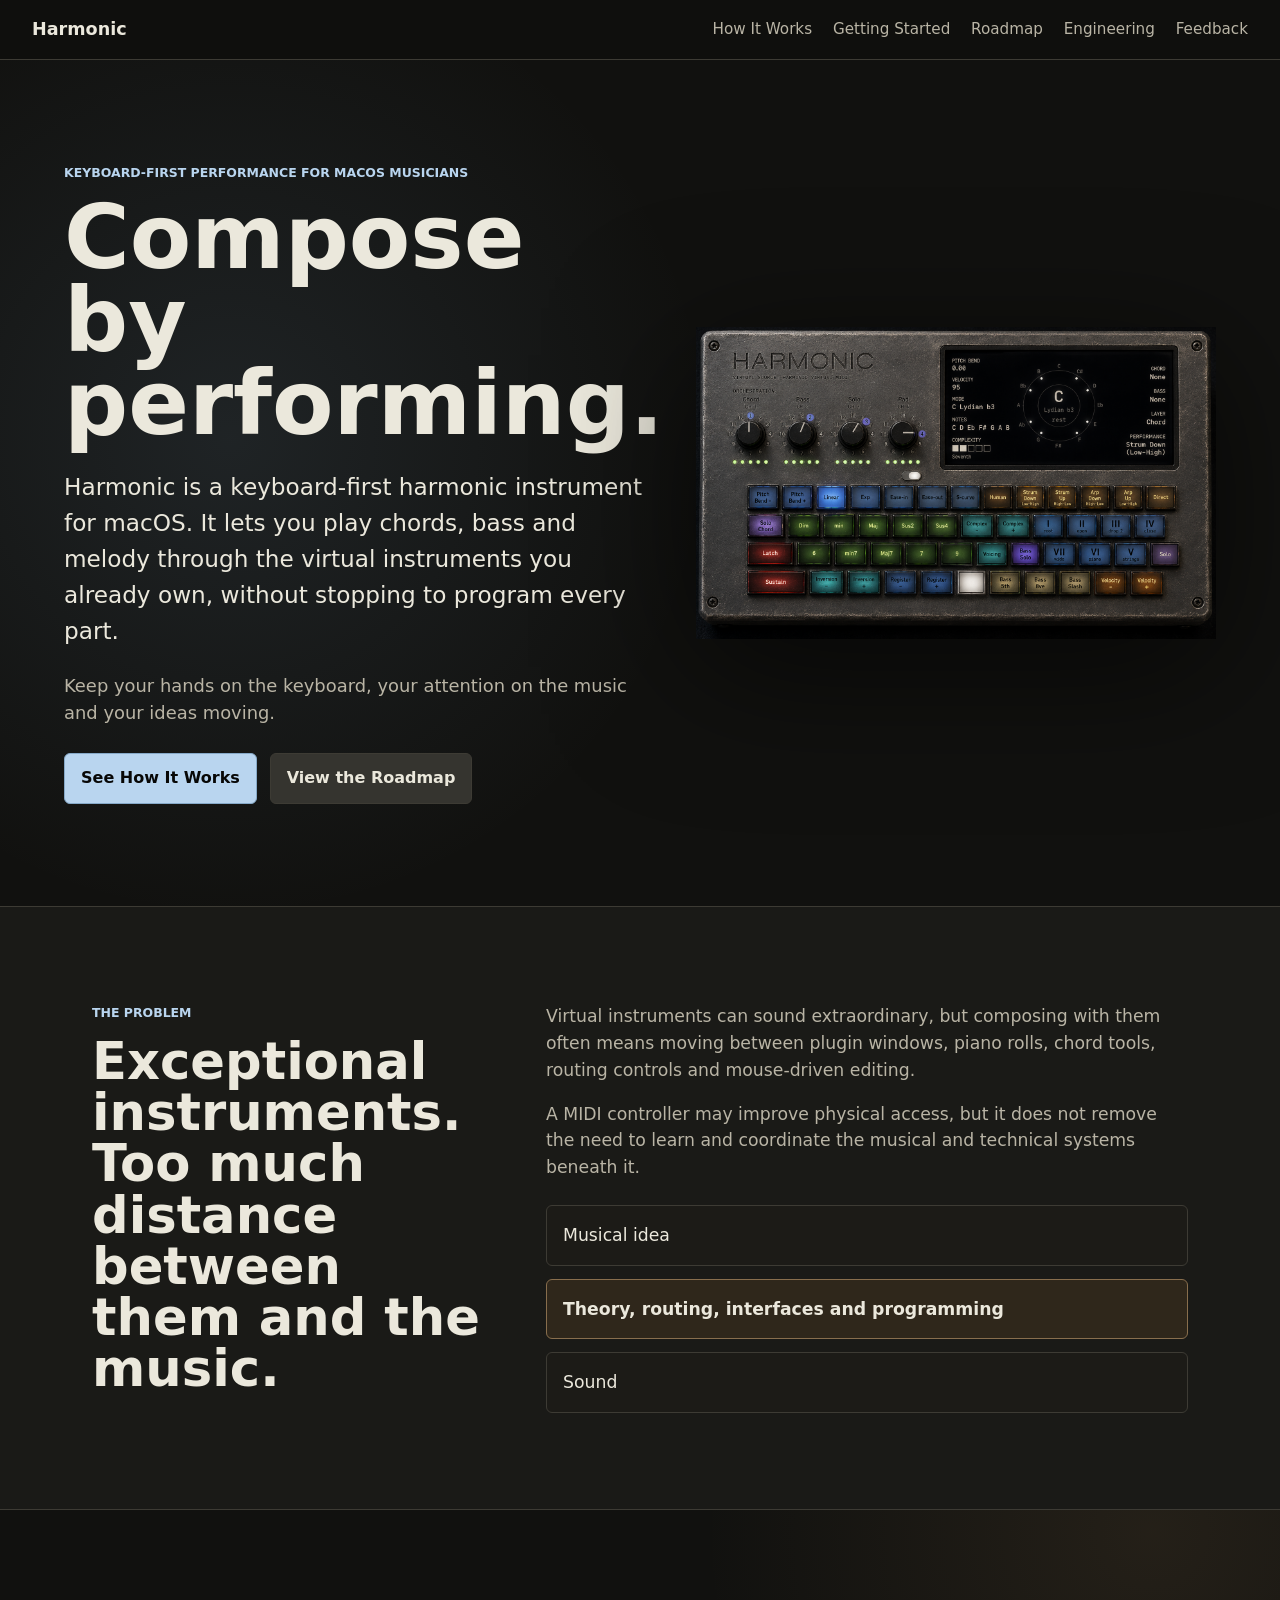
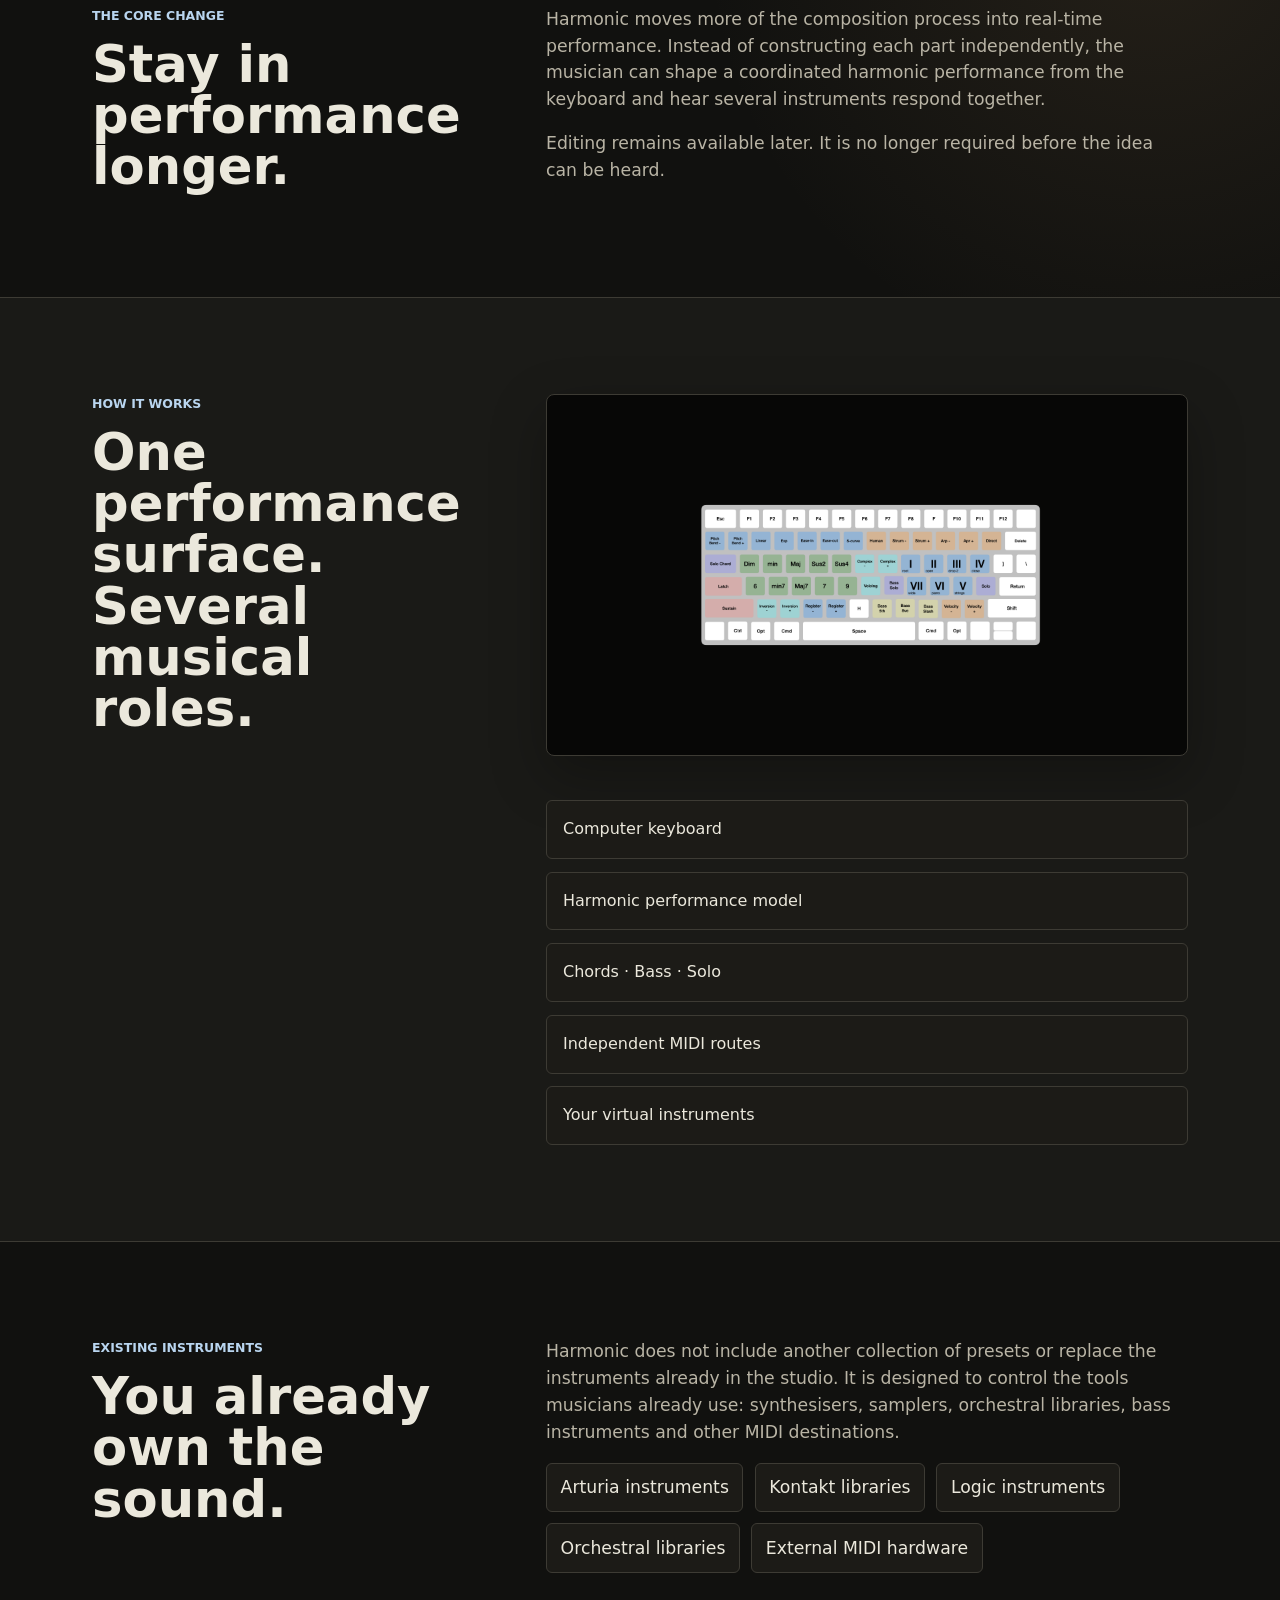
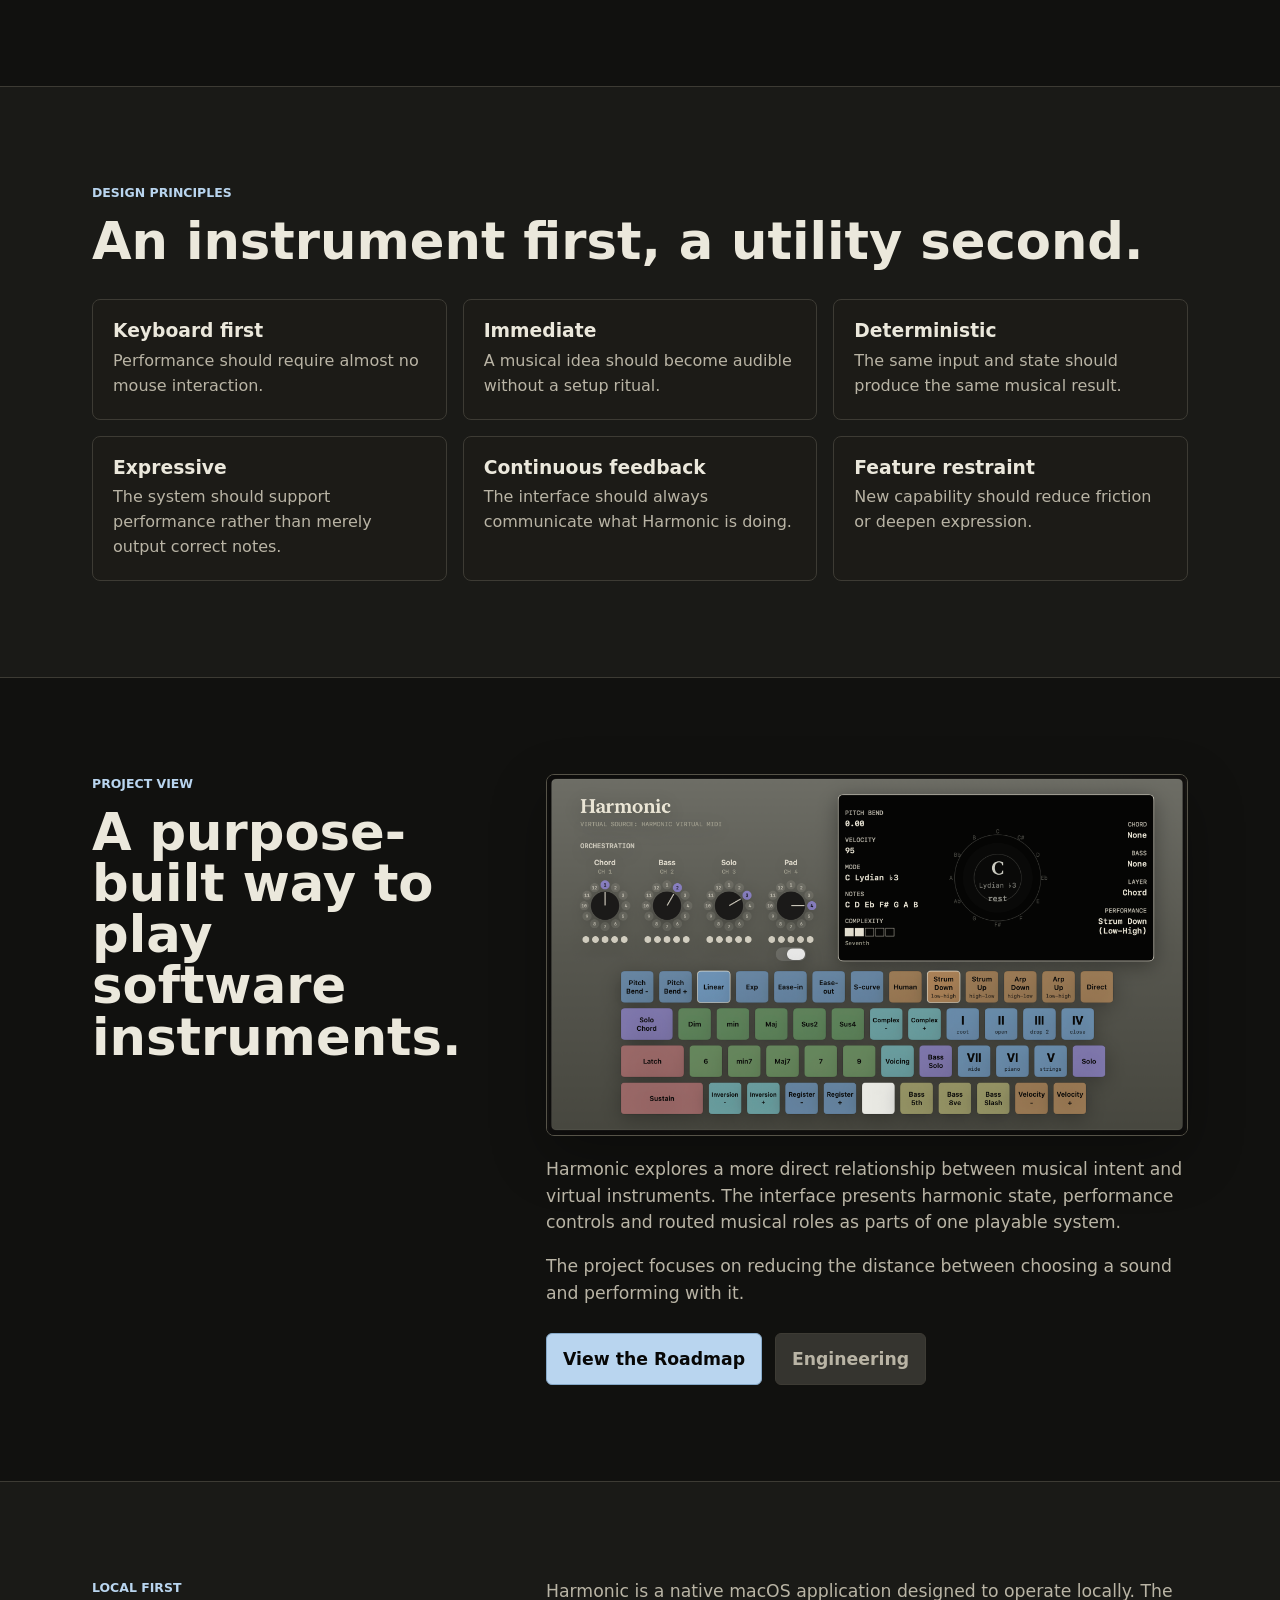
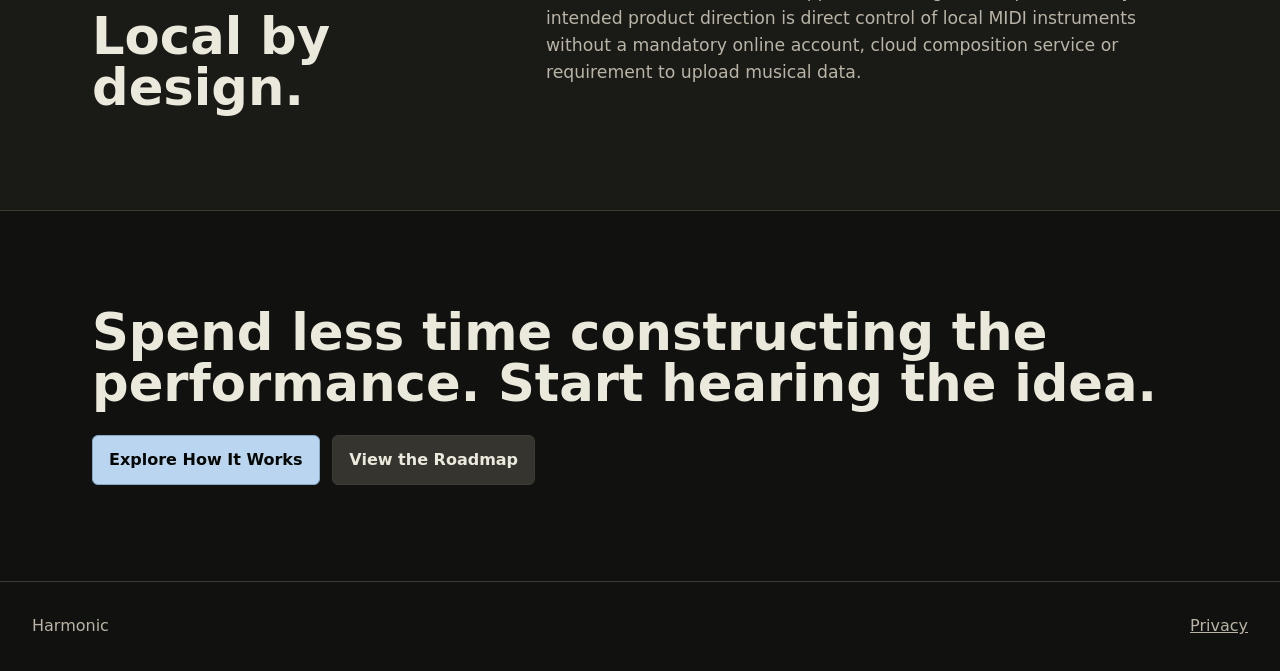
==== commit 73ad3338: "Removed alpha and repositioned as project illustration" ====
--- a/index.html
+++ b/index.html
@@ -13,25 +13,23 @@
       <button class="nav-toggle" type="button" aria-expanded="false" aria-controls="site-nav">Menu</button>
       <nav id="site-nav" class="site-nav" aria-label="Primary navigation">
         <a href="how-it-works.html">How It Works</a>
-        <a href="alpha.html">Alpha</a>
         <a href="getting-started.html">Getting Started</a>
         <a href="roadmap.html">Roadmap</a>
         <a href="engineering.html">Engineering</a>
         <a href="feedback.html">Feedback</a>
       </nav>
-      <a class="header-cta" href="https://forms.monday.com/forms/ef0e489430a4417a40a8356a8b4dc117?r=euc1" target="_blank" rel="noopener">Join the Alpha</a>
     </header>
 
     <main>
       <section class="hero">
         <div class="hero-copy">
-          <p class="eyebrow">Private alpha for macOS musicians</p>
+          <p class="eyebrow">Keyboard-first performance for macOS musicians</p>
           <h1>Compose by performing.</h1>
           <p class="lede">Harmonic is a keyboard-first harmonic instrument for macOS. It lets you play chords, bass and melody through the virtual instruments you already own, without stopping to program every part.</p>
           <p>Keep your hands on the keyboard, your attention on the music and your ideas moving.</p>
           <div class="actions">
-            <a class="button primary" href="https://forms.monday.com/forms/ef0e489430a4417a40a8356a8b4dc117?r=euc1" target="_blank" rel="noopener">Join the Alpha</a>
-            <a class="button secondary" href="how-it-works.html">See How It Works</a>
+            <a class="button primary" href="how-it-works.html">See How It Works</a>
+            <a class="button secondary" href="roadmap.html">View the Roadmap</a>
           </div>
         </div>
         <figure class="hero-media">
@@ -121,17 +119,17 @@
 
       <section class="section-grid">
         <div>
-          <p class="eyebrow">Alpha status</p>
-          <h2>Private alpha.</h2>
+          <p class="eyebrow">Project view</p>
+          <h2>A purpose-built way to play software instruments.</h2>
         </div>
         <div class="media-stack">
           <img class="feature-image framed" src="assets/images/Screenshot%202026-07-26%20at%2022.38.55.png" alt="Development screenshot of the Harmonic interface.">
           <div class="copy-block">
-            <p>Harmonic's core performance architecture is now established. Testing is expanding to more musicians, instruments and workflows before broader release.</p>
-            <p>Early testers will help evaluate learnability, musical immediacy, interaction clarity, MIDI routing, compatibility, documentation and workflow friction.</p>
+            <p>Harmonic explores a more direct relationship between musical intent and virtual instruments. The interface presents harmonic state, performance controls and routed musical roles as parts of one playable system.</p>
+            <p>The project focuses on reducing the distance between choosing a sound and performing with it.</p>
             <div class="actions">
-              <a class="button primary" href="https://forms.monday.com/forms/ef0e489430a4417a40a8356a8b4dc117?r=euc1" target="_blank" rel="noopener">Join the Alpha</a>
-              <a class="button secondary" href="alpha.html">Read the Alpha Guide</a>
+              <a class="button primary" href="roadmap.html">View the Roadmap</a>
+              <a class="button secondary" href="engineering.html">Engineering</a>
             </div>
           </div>
         </div>
@@ -152,8 +150,7 @@
       <section class="final-cta">
         <h2>Spend less time constructing the performance. Start hearing the idea.</h2>
         <div class="actions">
-          <a class="button primary" href="https://forms.monday.com/forms/ef0e489430a4417a40a8356a8b4dc117?r=euc1" target="_blank" rel="noopener">Join the Alpha</a>
-          <a class="button secondary" href="how-it-works.html">Explore How It Works</a>
+          <a class="button primary" href="how-it-works.html">Explore How It Works</a>
           <a class="button secondary" href="roadmap.html">View the Roadmap</a>
         </div>
       </section>
--- a/assets/styles.css
+++ b/assets/styles.css
@@ -40,7 +40,7 @@
   top: 0;
   z-index: 20;
   display: grid;
-  grid-template-columns: auto 1fr auto;
+  grid-template-columns: auto 1fr;
   gap: 1rem;
   align-items: center;
   padding: 1rem clamp(1rem, 3vw, 2rem);
@@ -58,7 +58,7 @@
 
 .site-nav {
   display: flex;
-  justify-content: center;
+  justify-content: flex-end;
   gap: clamp(.7rem, 2vw, 1.3rem);
   font-size: .95rem;
 }
